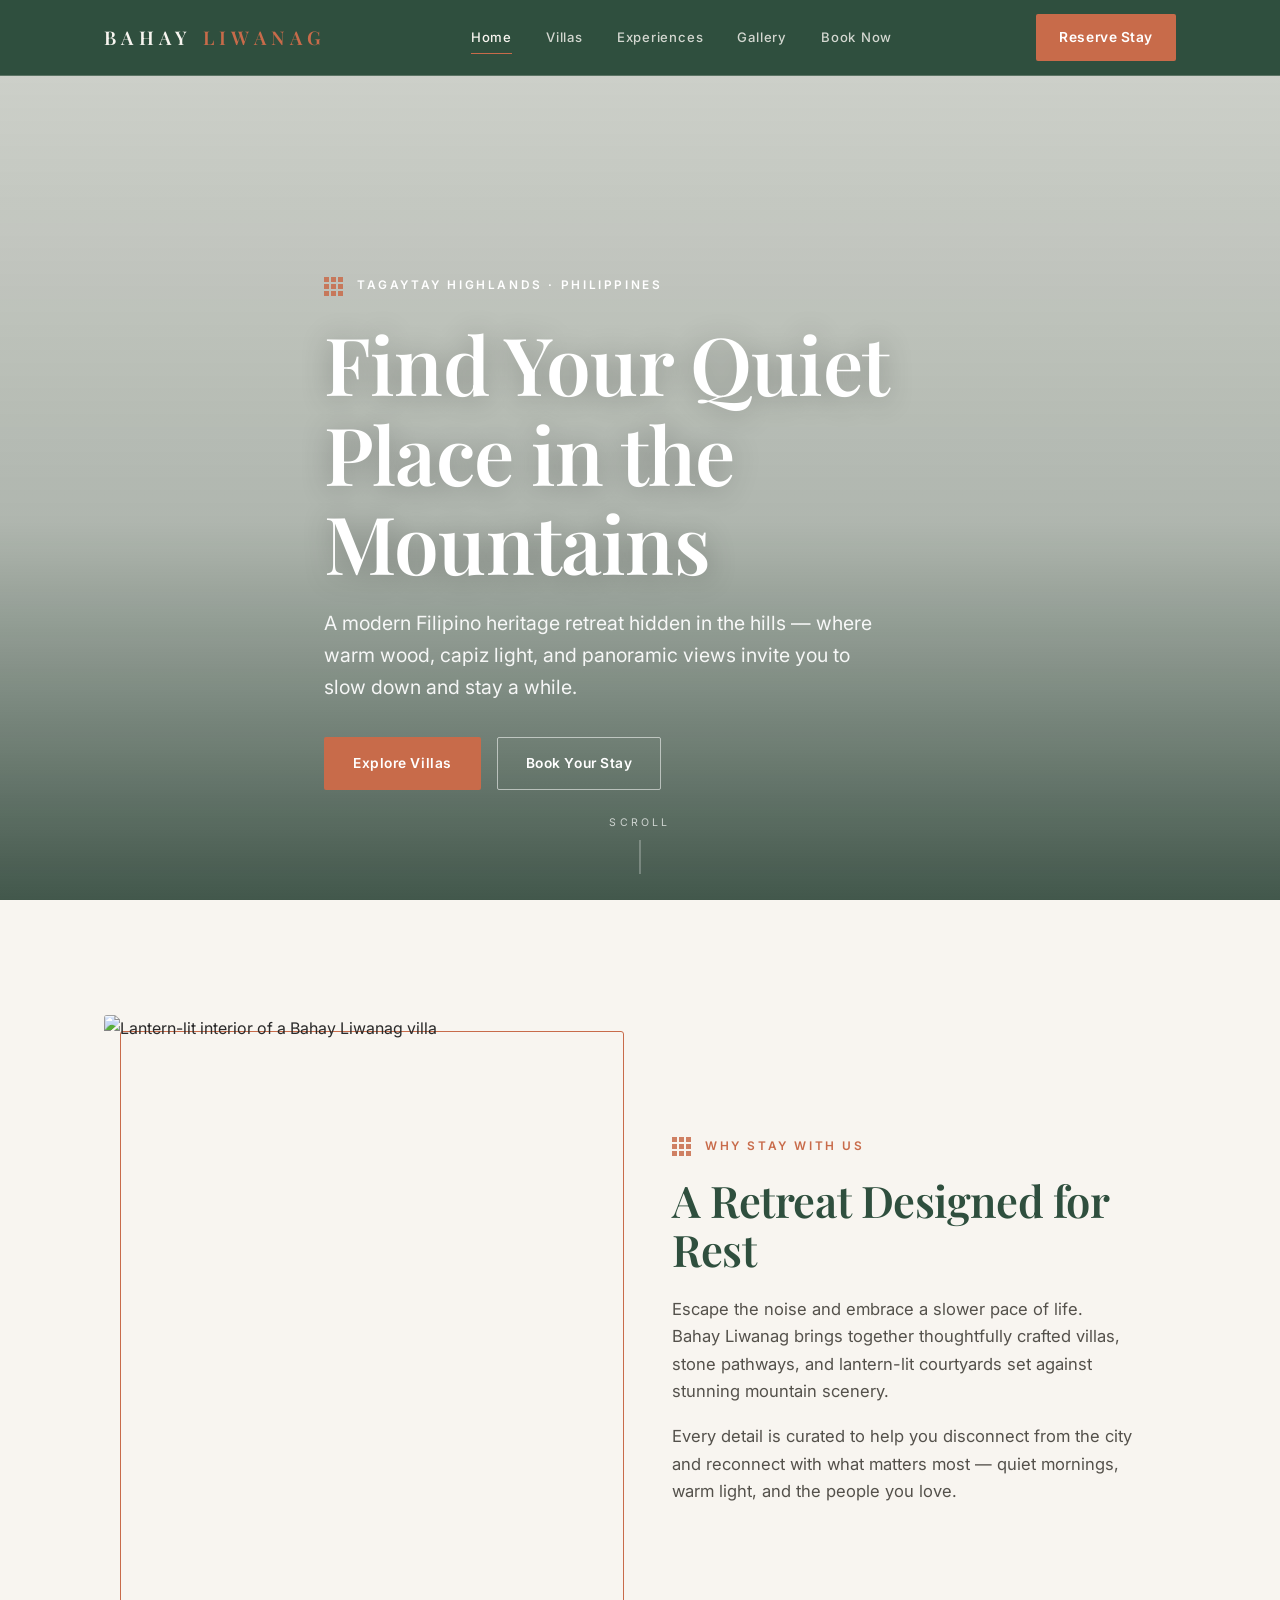
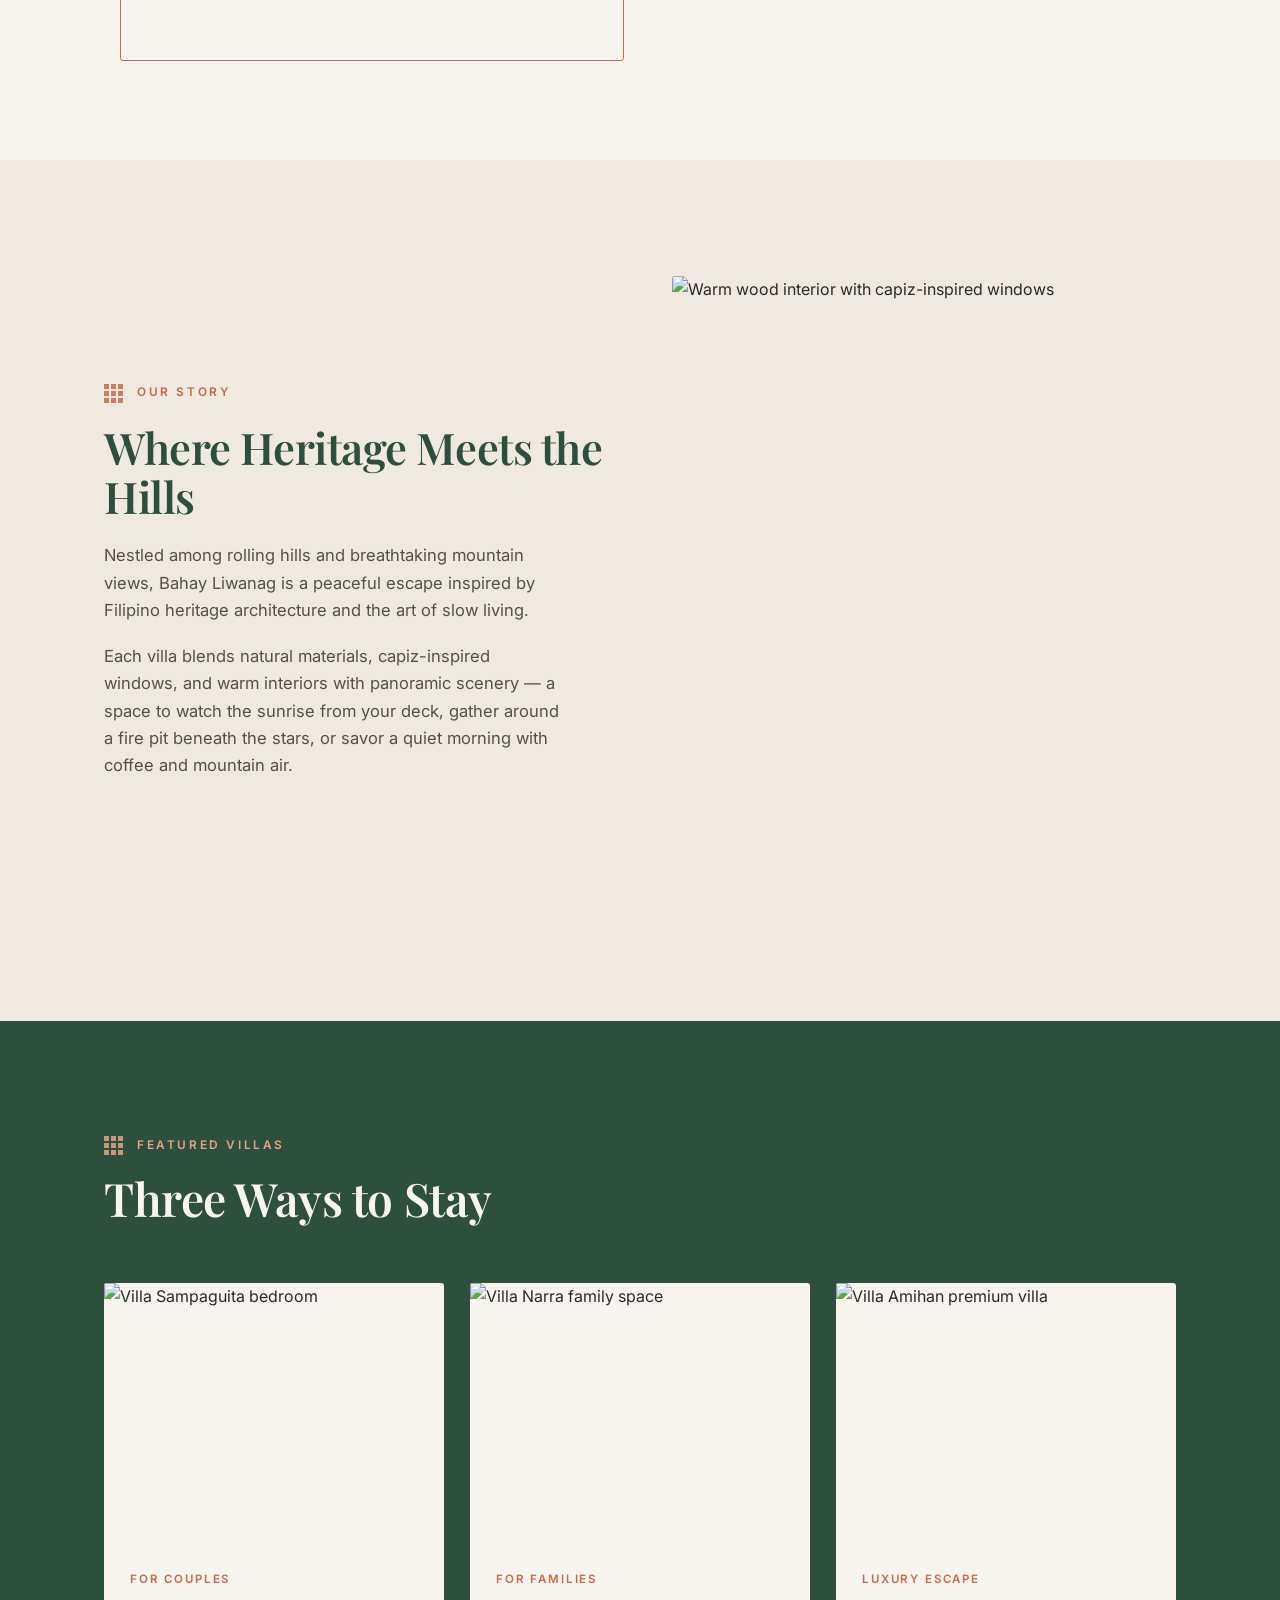
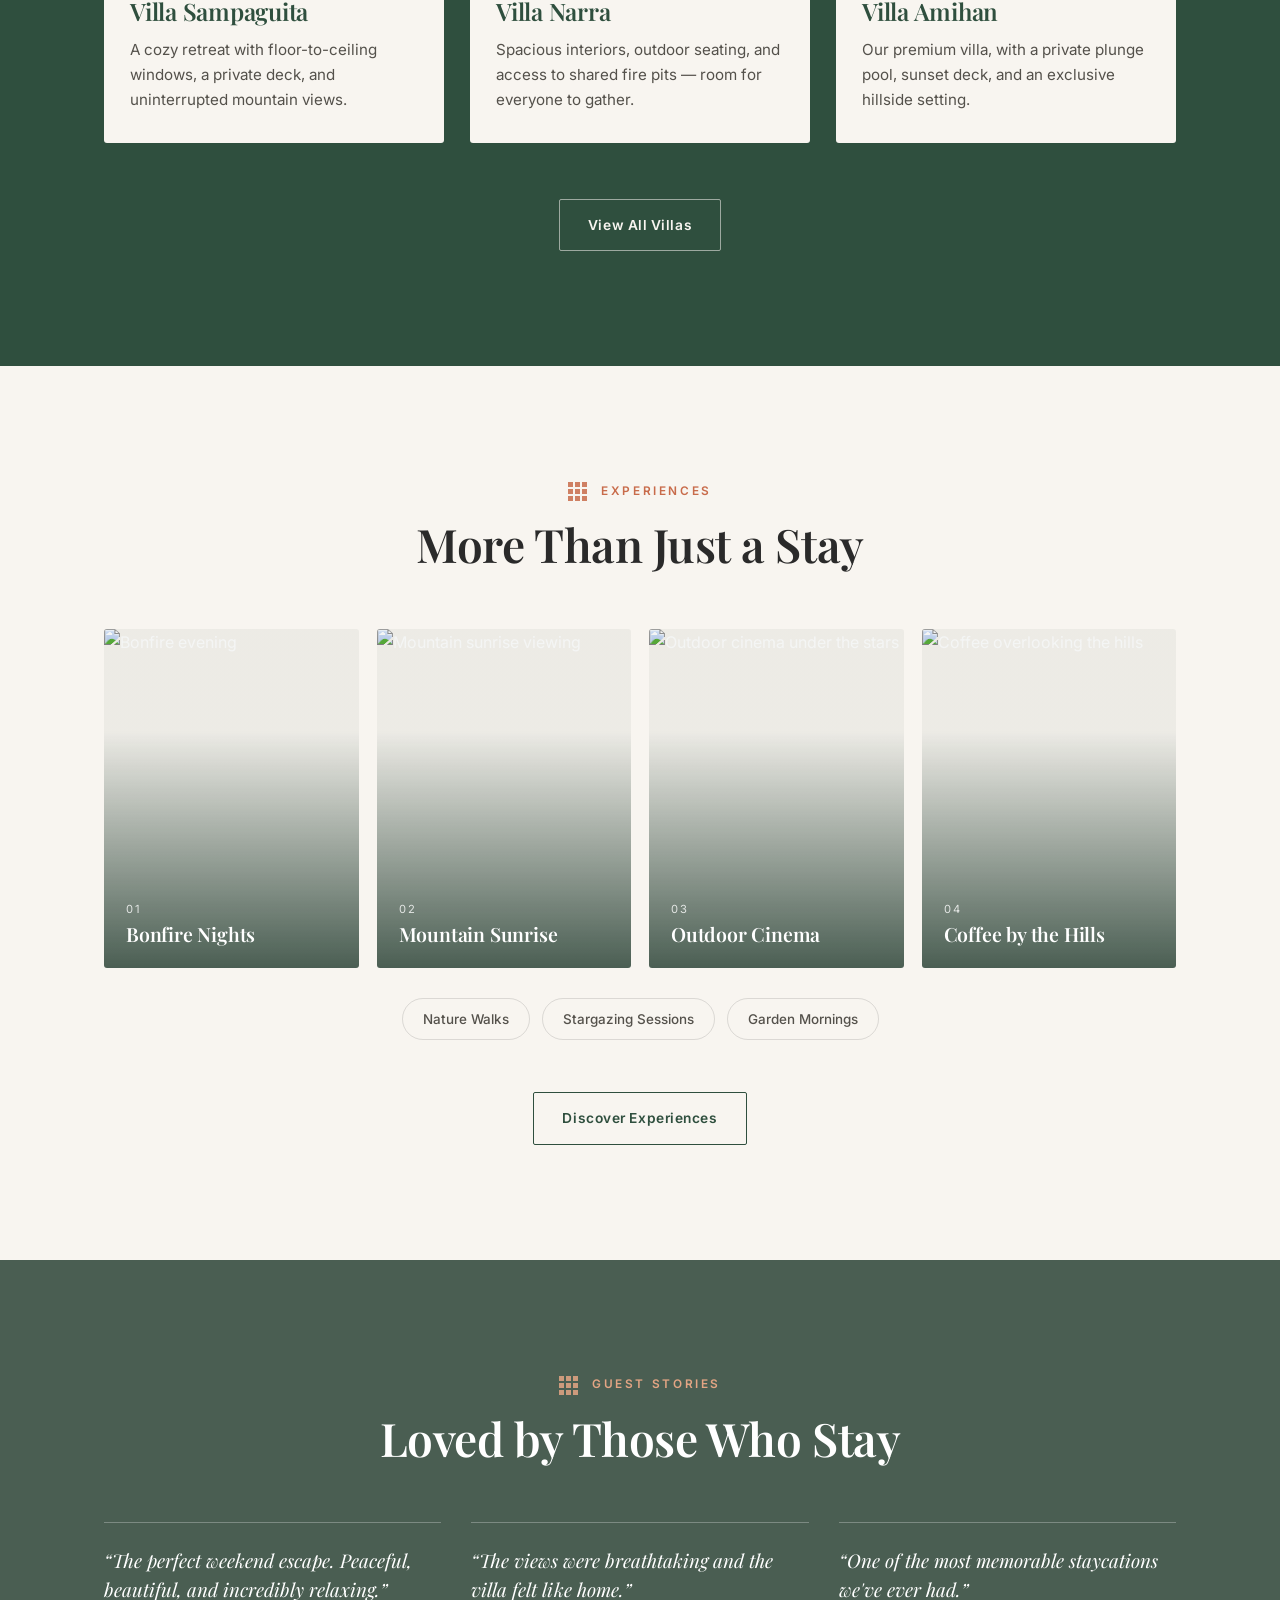
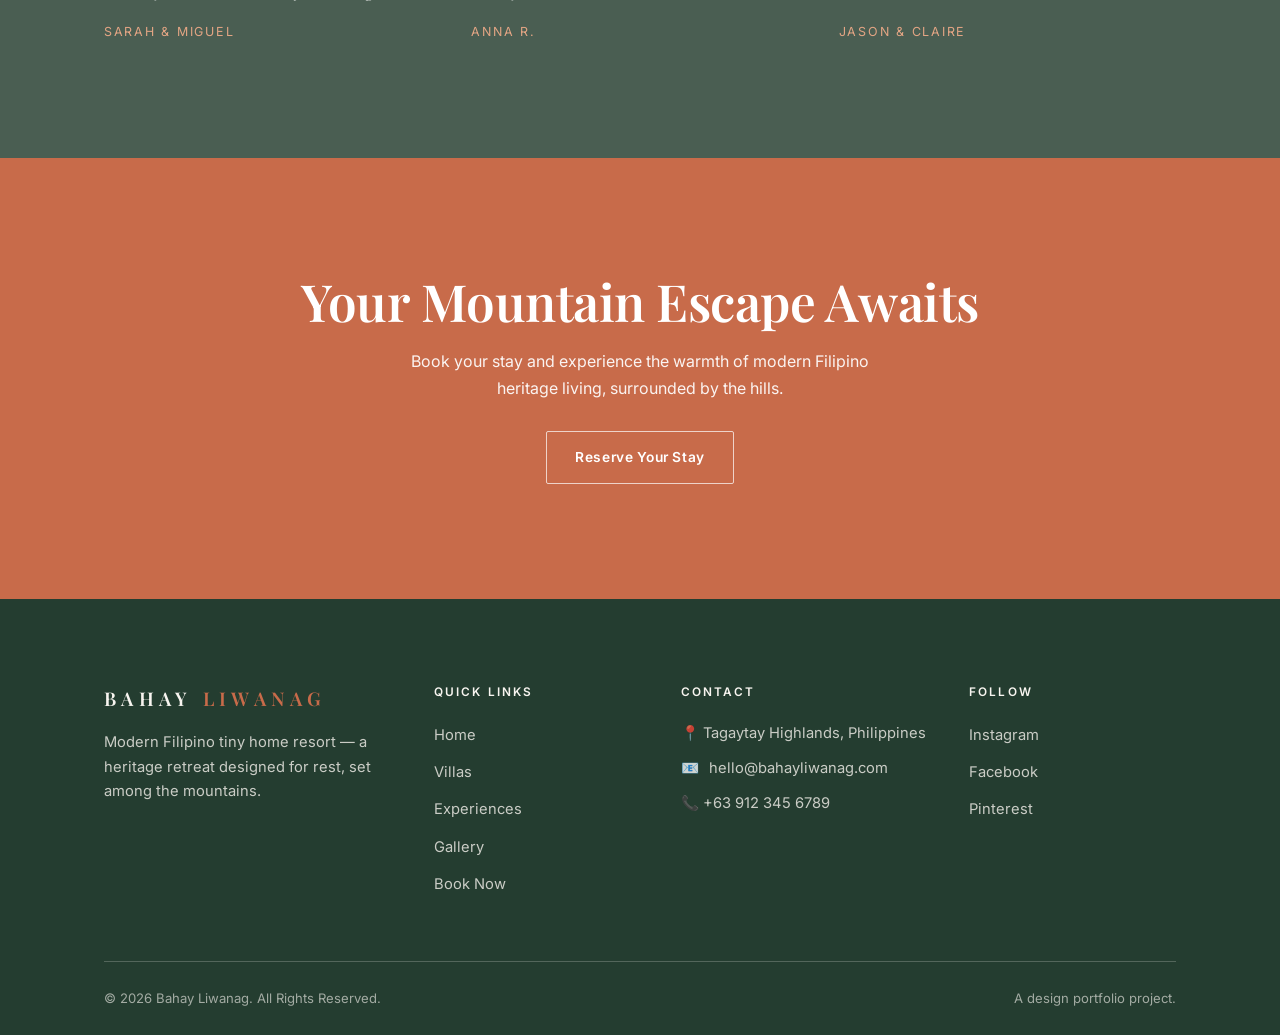
==== index.html @ 5c9e8e11 "Create index.html" ====
<!DOCTYPE html>
<html lang="en">
<head>
<meta charset="UTF-8">
<meta name="viewport" content="width=device-width, initial-scale=1.0">
<title>Bahay Liwanag — A Modern Filipino Heritage Retreat</title>
<meta name="description" content="Bahay Liwanag is a modern Filipino heritage retreat hidden in the mountains of Tagaytay Highlands — warm wood, capiz light, and panoramic views designed for rest.">

<!--
  ===========================================================================
  BAHAY LIWANAG — CANONICAL DESIGN SYSTEM  (source of truth for all pages)
  ---------------------------------------------------------------------------
  COLORS   Warm Ivory #F8F5F0 · Deep Forest #2F4F3E · Terracotta #C86B4A · Charcoal #2A2A2A
  TYPE     Playfair Display (headings) · Inter (body/UI)
  HEADER   .site-header  — reuse EXACTLY on every page
  FOOTER   .site-footer  — reuse EXACTLY on every page
  IMAGES   https://raw.githubusercontent.com/hankerism/bahay-liwanag/main/<file>.jpg
  ===========================================================================
-->

<link rel="preconnect" href="https://fonts.googleapis.com">
<link rel="preconnect" href="https://fonts.gstatic.com" crossorigin>
<link href="https://fonts.googleapis.com/css2?family=Playfair+Display:ital,wght@0,500;0,600;0,700;1,500&family=Inter:wght@400;500;600&display=swap" rel="stylesheet">

<style>
  /* ---------- TOKENS ---------- */
  :root{
    --ivory:#F8F5F0;
    --ivory-warm:#EFE9DF;
    --forest:#2F4F3E;
    --forest-deep:#243D30;
    --terracotta:#C86B4A;
    --terracotta-deep:#B15A3B;
    --charcoal:#2A2A2A;
    --charcoal-soft:#54514B;

    --line:rgba(42,42,42,.14);
    --line-light:rgba(248,245,240,.22);

    --serif:"Playfair Display",Georgia,serif;
    --sans:"Inter",-apple-system,BlinkMacSystemFont,"Segoe UI",sans-serif;

    --maxw:1200px;
    --gutter:clamp(20px,5vw,64px);
    --header-h:76px;

    --ease:cubic-bezier(.22,.61,.36,1);
  }

  /* ---------- RESET ---------- */
  *{box-sizing:border-box;margin:0;padding:0}
  html{scroll-behavior:smooth}
  body{
    font-family:var(--sans);
    color:var(--charcoal);
    background:var(--ivory);
    line-height:1.65;
    -webkit-font-smoothing:antialiased;
    overflow-x:hidden;
  }
  img{display:block;max-width:100%;height:auto}
  a{color:inherit;text-decoration:none}
  h1,h2,h3{font-family:var(--serif);font-weight:600;line-height:1.12;letter-spacing:-.01em}

  /* ---------- SHARED HELPERS ---------- */
  .wrap{max-width:var(--maxw);margin:0 auto;padding-inline:var(--gutter)}

  .eyebrow{
    display:flex;align-items:center;gap:14px;
    font-family:var(--sans);font-size:.74rem;font-weight:600;
    letter-spacing:.22em;text-transform:uppercase;
    color:var(--terracotta);
  }
  .eyebrow.on-dark{color:#E3A584}
  /* capiz-grid signature mark */
  .capiz{display:inline-grid;grid-template-columns:repeat(3,5px);grid-template-rows:repeat(3,5px);gap:2px;flex:none}
  .capiz i{background:var(--terracotta);opacity:.85;display:block}
  .capiz.on-dark i{background:#E3A584}

  .btn{
    display:inline-flex;align-items:center;justify-content:center;
    font-family:var(--sans);font-weight:600;font-size:.86rem;
    letter-spacing:.04em;
    padding:14px 28px;border-radius:2px;cursor:pointer;border:1.5px solid transparent;
    transition:background .35s var(--ease),color .35s var(--ease),border-color .35s var(--ease),transform .35s var(--ease);
  }
  .btn-primary{background:var(--terracotta);color:#fff}
  .btn-primary:hover{background:var(--terracotta-deep);transform:translateY(-2px)}
  .btn-ghost{background:transparent;color:#fff;border-color:rgba(255,255,255,.55)}
  .btn-ghost:hover{background:#fff;color:var(--forest);border-color:#fff}
  .btn-outline{background:transparent;color:var(--forest);border-color:var(--forest)}
  .btn-outline:hover{background:var(--forest);color:var(--ivory);transform:translateY(-2px)}

  .section{padding-block:clamp(64px,9vw,120px)}

  /* ===================================================================
     CANONICAL HEADER
     =================================================================== */
  .site-header{
    position:fixed;inset:0 0 auto 0;z-index:100;height:var(--header-h);
    display:flex;align-items:center;
    background:var(--forest);
    border-bottom:1px solid var(--line-light);
    transition:background .4s var(--ease),box-shadow .4s var(--ease);
  }
  .site-header.scrolled{background:var(--forest-deep);box-shadow:0 10px 30px rgba(0,0,0,.18)}
  .header-inner{width:100%;max-width:var(--maxw);margin:0 auto;padding-inline:var(--gutter);
    display:flex;align-items:center;justify-content:space-between;gap:24px}

  .logo{font-family:var(--serif);font-size:1.18rem;font-weight:600;color:var(--ivory);
    letter-spacing:.28em;text-transform:uppercase;white-space:nowrap}
  .logo span{color:var(--terracotta)}

  .nav{display:flex;align-items:center;gap:34px}
  .nav a{font-size:.82rem;font-weight:500;letter-spacing:.06em;color:rgba(248,245,240,.82);
    position:relative;padding:6px 0;transition:color .3s var(--ease)}
  .nav a::after{content:"";position:absolute;left:0;bottom:0;width:0;height:1.5px;
    background:var(--terracotta);transition:width .3s var(--ease)}
  .nav a:hover,.nav a[aria-current="page"]{color:var(--ivory)}
  .nav a:hover::after,.nav a[aria-current="page"]::after{width:100%}

  .header-cta{display:flex;align-items:center;gap:18px}
  .header-cta .btn{padding:11px 22px}

  .nav-toggle{display:none;background:none;border:0;cursor:pointer;width:30px;height:24px;position:relative}
  .nav-toggle span{position:absolute;left:0;height:2px;width:100%;background:var(--ivory);
    transition:transform .35s var(--ease),opacity .35s var(--ease)}
  .nav-toggle span:nth-child(1){top:2px}
  .nav-toggle span:nth-child(2){top:11px}
  .nav-toggle span:nth-child(3){top:20px}
  body.nav-open .nav-toggle span:nth-child(1){transform:translateY(9px) rotate(45deg)}
  body.nav-open .nav-toggle span:nth-child(2){opacity:0}
  body.nav-open .nav-toggle span:nth-child(3){transform:translateY(-9px) rotate(-45deg)}

  /* ===================================================================
     HERO
     =================================================================== */
  .hero{position:relative;min-height:100svh;display:flex;align-items:flex-end;
    color:#fff;padding-bottom:clamp(56px,9vw,110px);padding-top:var(--header-h)}
  .hero-bg{position:absolute;inset:0;z-index:-2;
    background:url("https://raw.githubusercontent.com/hankerism/bahay-liwanag/main/hero.jpg") center/cover no-repeat;
    transform:scale(1.06);animation:heroZoom 14s var(--ease) forwards}
  @keyframes heroZoom{to{transform:scale(1)}}
  .hero::after{content:"";position:absolute;inset:0;z-index:-1;
    background:linear-gradient(to top,rgba(36,61,48,.86) 0%,rgba(36,61,48,.34) 42%,rgba(36,61,48,.18) 100%)}
  .hero-content{max-width:760px}
  .hero h1{font-size:clamp(2.6rem,6.4vw,5rem);font-weight:600;margin:22px 0 20px;
    text-shadow:0 2px 30px rgba(0,0,0,.3)}
  .hero p{font-size:clamp(1.02rem,1.6vw,1.22rem);max-width:560px;color:rgba(255,255,255,.92);
    margin-bottom:34px}
  .hero-actions{display:flex;flex-wrap:wrap;gap:16px}
  .hero .eyebrow{color:#fff}

  .scroll-hint{position:absolute;left:50%;bottom:26px;transform:translateX(-50%);
    font-size:.66rem;letter-spacing:.3em;text-transform:uppercase;color:rgba(255,255,255,.7);
    display:flex;flex-direction:column;align-items:center;gap:9px}
  .scroll-hint::after{content:"";width:1px;height:34px;background:rgba(255,255,255,.5);animation:hintPulse 2s var(--ease) infinite}
  @keyframes hintPulse{0%,100%{opacity:.3;transform:scaleY(.6)}50%{opacity:1;transform:scaleY(1)}}

  /* ===================================================================
     SPLIT FEATURE (welcome / story)
     =================================================================== */
  .split{display:grid;grid-template-columns:1fr 1fr;gap:clamp(32px,5vw,72px);align-items:center}
  .split.reverse .split-media{order:2}
  .split-media{position:relative}
  .split-media img{width:100%;aspect-ratio:4/5;object-fit:cover;border-radius:3px}
  .split-media .frame{content:"";position:absolute;inset:16px -16px -16px 16px;
    border:1px solid var(--terracotta);border-radius:3px;z-index:-1}
  .split.reverse .split-media .frame{inset:16px 16px -16px -16px}
  .split-body h2{font-size:clamp(1.9rem,3.4vw,2.85rem);margin:20px 0 22px;color:var(--forest)}
  .split-body p{color:var(--charcoal-soft);font-size:1.04rem;margin-bottom:18px;max-width:46ch}

  /* ===================================================================
     VILLAS
     =================================================================== */
  .villas{background:var(--forest);color:var(--ivory)}
  .section-head{max-width:620px;margin-bottom:clamp(38px,5vw,58px)}
  .section-head h2{font-size:clamp(2rem,3.6vw,3rem);margin:18px 0 0}
  .section-head.center{margin-inline:auto;text-align:center}
  .section-head.center .eyebrow{justify-content:center}
  .villas .section-head h2{color:var(--ivory)}

  .villa-grid{display:grid;grid-template-columns:repeat(3,1fr);gap:26px}
  .villa-card{background:var(--ivory);color:var(--charcoal);border-radius:3px;overflow:hidden;
    display:flex;flex-direction:column;transition:transform .45s var(--ease),box-shadow .45s var(--ease)}
  .villa-card:hover{transform:translateY(-8px);box-shadow:0 26px 50px rgba(0,0,0,.28)}
  .villa-card .photo{aspect-ratio:4/3;overflow:hidden}
  .villa-card .photo img{width:100%;height:100%;object-fit:cover;transition:transform .7s var(--ease)}
  .villa-card:hover .photo img{transform:scale(1.07)}
  .villa-card .body{padding:26px 26px 30px}
  .villa-card .kicker{font-size:.72rem;font-weight:600;letter-spacing:.16em;text-transform:uppercase;color:var(--terracotta)}
  .villa-card h3{font-size:1.5rem;color:var(--forest);margin:8px 0 12px}
  .villa-card p{font-size:.95rem;color:var(--charcoal-soft)}
  .villas .center-btn{text-align:center;margin-top:clamp(40px,5vw,56px)}
  .villas .btn-outline{color:var(--ivory);border-color:rgba(248,245,240,.55)}
  .villas .btn-outline:hover{background:var(--ivory);color:var(--forest);border-color:var(--ivory)}

  /* ===================================================================
     EXPERIENCES
     =================================================================== */
  .exp-grid{display:grid;grid-template-columns:repeat(4,1fr);gap:18px}
  .exp-card{position:relative;aspect-ratio:3/4;border-radius:3px;overflow:hidden;color:#fff;
    display:flex;align-items:flex-end}
  .exp-card img{position:absolute;inset:0;width:100%;height:100%;object-fit:cover;z-index:-2;
    transition:transform .7s var(--ease)}
  .exp-card::after{content:"";position:absolute;inset:0;z-index:-1;
    background:linear-gradient(to top,rgba(36,61,48,.82),rgba(36,61,48,.05) 70%)}
  .exp-card:hover img{transform:scale(1.08)}
  .exp-card .label{padding:22px}
  .exp-card .label .num{font-size:.7rem;letter-spacing:.18em;opacity:.8}
  .exp-card .label h3{font-size:1.22rem;margin-top:6px}
  .exp-extra{display:flex;flex-wrap:wrap;gap:12px;justify-content:center;margin-top:30px}
  .chip{border:1px solid var(--line);border-radius:40px;padding:9px 20px;font-size:.84rem;
    font-weight:500;color:var(--charcoal-soft)}
  .exp-cta{text-align:center;margin-top:clamp(38px,5vw,52px)}

  /* ===================================================================
     TESTIMONIALS
     =================================================================== */
  .testimonials{position:relative;color:#fff}
  .testimonials .bg{position:absolute;inset:0;z-index:-2;
    background:url("https://raw.githubusercontent.com/hankerism/bahay-liwanag/main/testimonials.jpg") center/cover fixed no-repeat}
  .testimonials::after{content:"";position:absolute;inset:0;z-index:-1;background:rgba(36,61,48,.82)}
  .t-grid{display:grid;grid-template-columns:repeat(3,1fr);gap:30px;margin-top:clamp(36px,5vw,54px)}
  .t-card{border-top:1px solid rgba(255,255,255,.28);padding-top:24px}
  .t-card .quote{font-family:var(--serif);font-style:italic;font-size:1.18rem;line-height:1.5;color:#fff}
  .t-card .who{margin-top:18px;font-size:.78rem;letter-spacing:.14em;text-transform:uppercase;color:#E3A584}
  .testimonials .section-head h2{color:#fff}

  /* ===================================================================
     CTA BAND
     =================================================================== */
  .cta-band{background:var(--terracotta);color:#fff;text-align:center}
  .cta-band h2{font-size:clamp(2rem,4vw,3.2rem);margin-bottom:18px}
  .cta-band p{max-width:520px;margin:0 auto 30px;color:rgba(255,255,255,.92)}
  .cta-band .btn-ghost{border-color:rgba(255,255,255,.7)}
  .cta-band .btn-ghost:hover{background:#fff;color:var(--terracotta)}

  /* ===================================================================
     CANONICAL FOOTER
     =================================================================== */
  .site-footer{background:var(--forest-deep);color:rgba(248,245,240,.78);padding-top:clamp(56px,7vw,84px)}
  .footer-grid{display:grid;grid-template-columns:1.4fr 1fr 1.2fr 1fr;gap:40px;
    padding-bottom:clamp(44px,6vw,64px);border-bottom:1px solid var(--line-light)}
  .footer-brand .logo{display:inline-block;margin-bottom:16px}
  .footer-brand p{font-size:.92rem;max-width:30ch}
  .footer-col h4{font-family:var(--sans);font-size:.74rem;font-weight:600;letter-spacing:.18em;
    text-transform:uppercase;color:var(--ivory);margin-bottom:18px}
  .footer-col ul{list-style:none;display:flex;flex-direction:column;gap:11px}
  .footer-col a{font-size:.92rem;transition:color .3s var(--ease)}
  .footer-col a:hover{color:var(--terracotta)}
  .footer-col .contact-line{font-size:.92rem;margin-bottom:11px;display:flex;gap:10px}
  .footer-bottom{display:flex;justify-content:space-between;align-items:center;flex-wrap:wrap;gap:14px;
    padding-block:26px;font-size:.82rem;color:rgba(248,245,240,.6)}

  /* ---------- REVEAL ANIMATION ---------- */
  .reveal{opacity:0;transform:translateY(26px);transition:opacity .8s var(--ease),transform .8s var(--ease)}
  .reveal.in{opacity:1;transform:none}

  /* ===================================================================
     RESPONSIVE
     =================================================================== */
  @media (max-width:980px){
    .villa-grid{grid-template-columns:1fr 1fr}
    .exp-grid{grid-template-columns:1fr 1fr}
    .t-grid{grid-template-columns:1fr}
    .footer-grid{grid-template-columns:1fr 1fr;gap:34px}
  }
  @media (max-width:760px){
    .nav-toggle{display:block;z-index:120}
    .nav{position:fixed;inset:0;flex-direction:column;justify-content:center;gap:30px;
      background:var(--forest-deep);transform:translateX(100%);transition:transform .45s var(--ease)}
    body.nav-open .nav{transform:none}
    .nav a{font-size:1.2rem}
    .header-cta .btn{display:none}
    .split{grid-template-columns:1fr;gap:34px}
    .split.reverse .split-media{order:0}
    .split-media .frame,.split.reverse .split-media .frame{inset:10px -10px -10px 10px}
    .villa-grid{grid-template-columns:1fr}
    .exp-grid{grid-template-columns:1fr 1fr}
  }
  @media (max-width:430px){
    .exp-grid{grid-template-columns:1fr}
  }
  @media (prefers-reduced-motion:reduce){
    *{animation:none!important;scroll-behavior:auto!important}
    .reveal{opacity:1;transform:none;transition:none}
    .hero-bg{transform:none}
  }
</style>
</head>
<body>

<!-- ============ CANONICAL HEADER ============ -->
<header class="site-header" id="siteHeader">
  <div class="header-inner">
    <a href="home.html" class="logo">Bahay <span>Liwanag</span></a>
    <nav class="nav" id="nav">
      <a href="home.html" aria-current="page">Home</a>
      <a href="villas.html">Villas</a>
      <a href="experiences.html">Experiences</a>
      <a href="gallery.html">Gallery</a>
      <a href="book-now.html">Book Now</a>
    </nav>
    <div class="header-cta">
      <a href="book-now.html" class="btn btn-primary">Reserve Stay</a>
      <button class="nav-toggle" id="navToggle" aria-label="Toggle navigation" aria-expanded="false">
        <span></span><span></span><span></span>
      </button>
    </div>
  </div>
</header>

<!-- ============ HERO ============ -->
<section class="hero">
  <div class="hero-bg"></div>
  <div class="wrap hero-content">
    <span class="eyebrow"><span class="capiz"><i></i><i></i><i></i><i></i><i></i><i></i><i></i><i></i><i></i></span>Tagaytay Highlands · Philippines</span>
    <h1>Find Your Quiet Place in the Mountains</h1>
    <p>A modern Filipino heritage retreat hidden in the hills — where warm wood, capiz light, and panoramic views invite you to slow down and stay a while.</p>
    <div class="hero-actions">
      <a href="villas.html" class="btn btn-primary">Explore Villas</a>
      <a href="book-now.html" class="btn btn-ghost">Book Your Stay</a>
    </div>
  </div>
  <div class="scroll-hint">Scroll</div>
</section>

<!-- ============ WELCOME / WHY STAY ============ -->
<section class="section">
  <div class="wrap split reveal">
    <div class="split-media">
      <img src="https://raw.githubusercontent.com/hankerism/bahay-liwanag/main/why-stay-with-us.jpg" alt="Lantern-lit interior of a Bahay Liwanag villa">
      <span class="frame"></span>
    </div>
    <div class="split-body">
      <span class="eyebrow"><span class="capiz"><i></i><i></i><i></i><i></i><i></i><i></i><i></i><i></i><i></i></span>Why stay with us</span>
      <h2>A Retreat Designed for Rest</h2>
      <p>Escape the noise and embrace a slower pace of life. Bahay Liwanag brings together thoughtfully crafted villas, stone pathways, and lantern-lit courtyards set against stunning mountain scenery.</p>
      <p>Every detail is curated to help you disconnect from the city and reconnect with what matters most — quiet mornings, warm light, and the people you love.</p>
    </div>
  </div>
</section>

<!-- ============ STORY / ABOUT ============ -->
<section class="section" style="background:var(--ivory-warm)">
  <div class="wrap split reverse reveal">
    <div class="split-media">
      <img src="https://raw.githubusercontent.com/hankerism/bahay-liwanag/main/about.jpg" alt="Warm wood interior with capiz-inspired windows">
      <span class="frame"></span>
    </div>
    <div class="split-body">
      <span class="eyebrow"><span class="capiz"><i></i><i></i><i></i><i></i><i></i><i></i><i></i><i></i><i></i></span>Our story</span>
      <h2>Where Heritage Meets the Hills</h2>
      <p>Nestled among rolling hills and breathtaking mountain views, Bahay Liwanag is a peaceful escape inspired by Filipino heritage architecture and the art of slow living.</p>
      <p>Each villa blends natural materials, capiz-inspired windows, and warm interiors with panoramic scenery — a space to watch the sunrise from your deck, gather around a fire pit beneath the stars, or savor a quiet morning with coffee and mountain air.</p>
    </div>
  </div>
</section>

<!-- ============ FEATURED VILLAS ============ -->
<section class="section villas">
  <div class="wrap">
    <div class="section-head reveal">
      <span class="eyebrow on-dark"><span class="capiz on-dark"><i></i><i></i><i></i><i></i><i></i><i></i><i></i><i></i><i></i></span>Featured villas</span>
      <h2>Three Ways to Stay</h2>
    </div>
    <div class="villa-grid">
      <article class="villa-card reveal">
        <div class="photo"><img src="https://raw.githubusercontent.com/hankerism/bahay-liwanag/main/sampaguita.jpg" alt="Villa Sampaguita bedroom"></div>
        <div class="body">
          <span class="kicker">For Couples</span>
          <h3>Villa Sampaguita</h3>
          <p>A cozy retreat with floor-to-ceiling windows, a private deck, and uninterrupted mountain views.</p>
        </div>
      </article>
      <article class="villa-card reveal">
        <div class="photo"><img src="https://raw.githubusercontent.com/hankerism/bahay-liwanag/main/narra.jpg" alt="Villa Narra family space"></div>
        <div class="body">
          <span class="kicker">For Families</span>
          <h3>Villa Narra</h3>
          <p>Spacious interiors, outdoor seating, and access to shared fire pits — room for everyone to gather.</p>
        </div>
      </article>
      <article class="villa-card reveal">
        <div class="photo"><img src="https://raw.githubusercontent.com/hankerism/bahay-liwanag/main/amihan.jpg" alt="Villa Amihan premium villa"></div>
        <div class="body">
          <span class="kicker">Luxury Escape</span>
          <h3>Villa Amihan</h3>
          <p>Our premium villa, with a private plunge pool, sunset deck, and an exclusive hillside setting.</p>
        </div>
      </article>
    </div>
    <div class="center-btn"><a href="villas.html" class="btn btn-outline">View All Villas</a></div>
  </div>
</section>

<!-- ============ EXPERIENCES ============ -->
<section class="section">
  <div class="wrap">
    <div class="section-head center reveal">
      <span class="eyebrow"><span class="capiz"><i></i><i></i><i></i><i></i><i></i><i></i><i></i><i></i><i></i></span>Experiences</span>
      <h2>More Than Just a Stay</h2>
    </div>
    <div class="exp-grid">
      <article class="exp-card reveal">
        <img src="https://raw.githubusercontent.com/hankerism/bahay-liwanag/main/bonfire.jpg" alt="Bonfire evening">
        <div class="label"><div class="num">01</div><h3>Bonfire Nights</h3></div>
      </article>
      <article class="exp-card reveal">
        <img src="https://raw.githubusercontent.com/hankerism/bahay-liwanag/main/sunrise.jpg" alt="Mountain sunrise viewing">
        <div class="label"><div class="num">02</div><h3>Mountain Sunrise</h3></div>
      </article>
      <article class="exp-card reveal">
        <img src="https://raw.githubusercontent.com/hankerism/bahay-liwanag/main/cinema.jpg" alt="Outdoor cinema under the stars">
        <div class="label"><div class="num">03</div><h3>Outdoor Cinema</h3></div>
      </article>
      <article class="exp-card reveal">
        <img src="https://raw.githubusercontent.com/hankerism/bahay-liwanag/main/coffee-by-hills.jpg" alt="Coffee overlooking the hills">
        <div class="label"><div class="num">04</div><h3>Coffee by the Hills</h3></div>
      </article>
    </div>
    <div class="exp-extra reveal">
      <span class="chip">Nature Walks</span>
      <span class="chip">Stargazing Sessions</span>
      <span class="chip">Garden Mornings</span>
    </div>
    <div class="exp-cta reveal"><a href="experiences.html" class="btn btn-outline">Discover Experiences</a></div>
  </div>
</section>

<!-- ============ TESTIMONIALS ============ -->
<section class="section testimonials">
  <div class="bg"></div>
  <div class="wrap">
    <div class="section-head center reveal">
      <span class="eyebrow on-dark"><span class="capiz on-dark"><i></i><i></i><i></i><i></i><i></i><i></i><i></i><i></i><i></i></span>Guest stories</span>
      <h2>Loved by Those Who Stay</h2>
    </div>
    <div class="t-grid">
      <blockquote class="t-card reveal">
        <p class="quote">“The perfect weekend escape. Peaceful, beautiful, and incredibly relaxing.”</p>
        <div class="who">Sarah &amp; Miguel</div>
      </blockquote>
      <blockquote class="t-card reveal">
        <p class="quote">“The views were breathtaking and the villa felt like home.”</p>
        <div class="who">Anna R.</div>
      </blockquote>
      <blockquote class="t-card reveal">
        <p class="quote">“One of the most memorable staycations we've ever had.”</p>
        <div class="who">Jason &amp; Claire</div>
      </blockquote>
    </div>
  </div>
</section>

<!-- ============ CTA BAND ============ -->
<section class="section cta-band">
  <div class="wrap reveal">
    <h2>Your Mountain Escape Awaits</h2>
    <p>Book your stay and experience the warmth of modern Filipino heritage living, surrounded by the hills.</p>
    <a href="book-now.html" class="btn btn-ghost">Reserve Your Stay</a>
  </div>
</section>

<!-- ============ CANONICAL FOOTER ============ -->
<footer class="site-footer">
  <div class="wrap">
    <div class="footer-grid">
      <div class="footer-brand">
        <a href="home.html" class="logo">Bahay <span>Liwanag</span></a>
        <p>Modern Filipino tiny home resort — a heritage retreat designed for rest, set among the mountains.</p>
      </div>
      <div class="footer-col">
        <h4>Quick Links</h4>
        <ul>
          <li><a href="home.html">Home</a></li>
          <li><a href="villas.html">Villas</a></li>
          <li><a href="experiences.html">Experiences</a></li>
          <li><a href="gallery.html">Gallery</a></li>
          <li><a href="book-now.html">Book Now</a></li>
        </ul>
      </div>
      <div class="footer-col">
        <h4>Contact</h4>
        <div class="contact-line">📍 Tagaytay Highlands, Philippines</div>
        <div class="contact-line">📧 <a href="mailto:hello@bahayliwanag.com">hello@bahayliwanag.com</a></div>
        <div class="contact-line">📞 +63 912 345 6789</div>
      </div>
      <div class="footer-col">
        <h4>Follow</h4>
        <ul>
          <li><a href="#">Instagram</a></li>
          <li><a href="#">Facebook</a></li>
          <li><a href="#">Pinterest</a></li>
        </ul>
      </div>
    </div>
    <div class="footer-bottom">
      <span>© 2026 Bahay Liwanag. All Rights Reserved.</span>
      <span>A design portfolio project.</span>
    </div>
  </div>
</footer>

<script>
  // Header background on scroll
  const header = document.getElementById('siteHeader');
  const onScroll = () => header.classList.toggle('scrolled', window.scrollY > 40);
  onScroll(); window.addEventListener('scroll', onScroll, {passive:true});

  // Mobile nav toggle
  const toggle = document.getElementById('navToggle');
  const nav = document.getElementById('nav');
  toggle.addEventListener('click', () => {
    const open = document.body.classList.toggle('nav-open');
    toggle.setAttribute('aria-expanded', open);
  });
  nav.querySelectorAll('a').forEach(a => a.addEventListener('click', () => {
    document.body.classList.remove('nav-open');
    toggle.setAttribute('aria-expanded', false);
  }));

  // Scroll reveal
  const io = new IntersectionObserver((entries) => {
    entries.forEach(e => { if (e.isIntersecting){ e.target.classList.add('in'); io.unobserve(e.target);} });
  }, {threshold:.15, rootMargin:'0px 0px -8% 0px'});
  document.querySelectorAll('.reveal').forEach(el => io.observe(el));
</script>
</body>
</html>
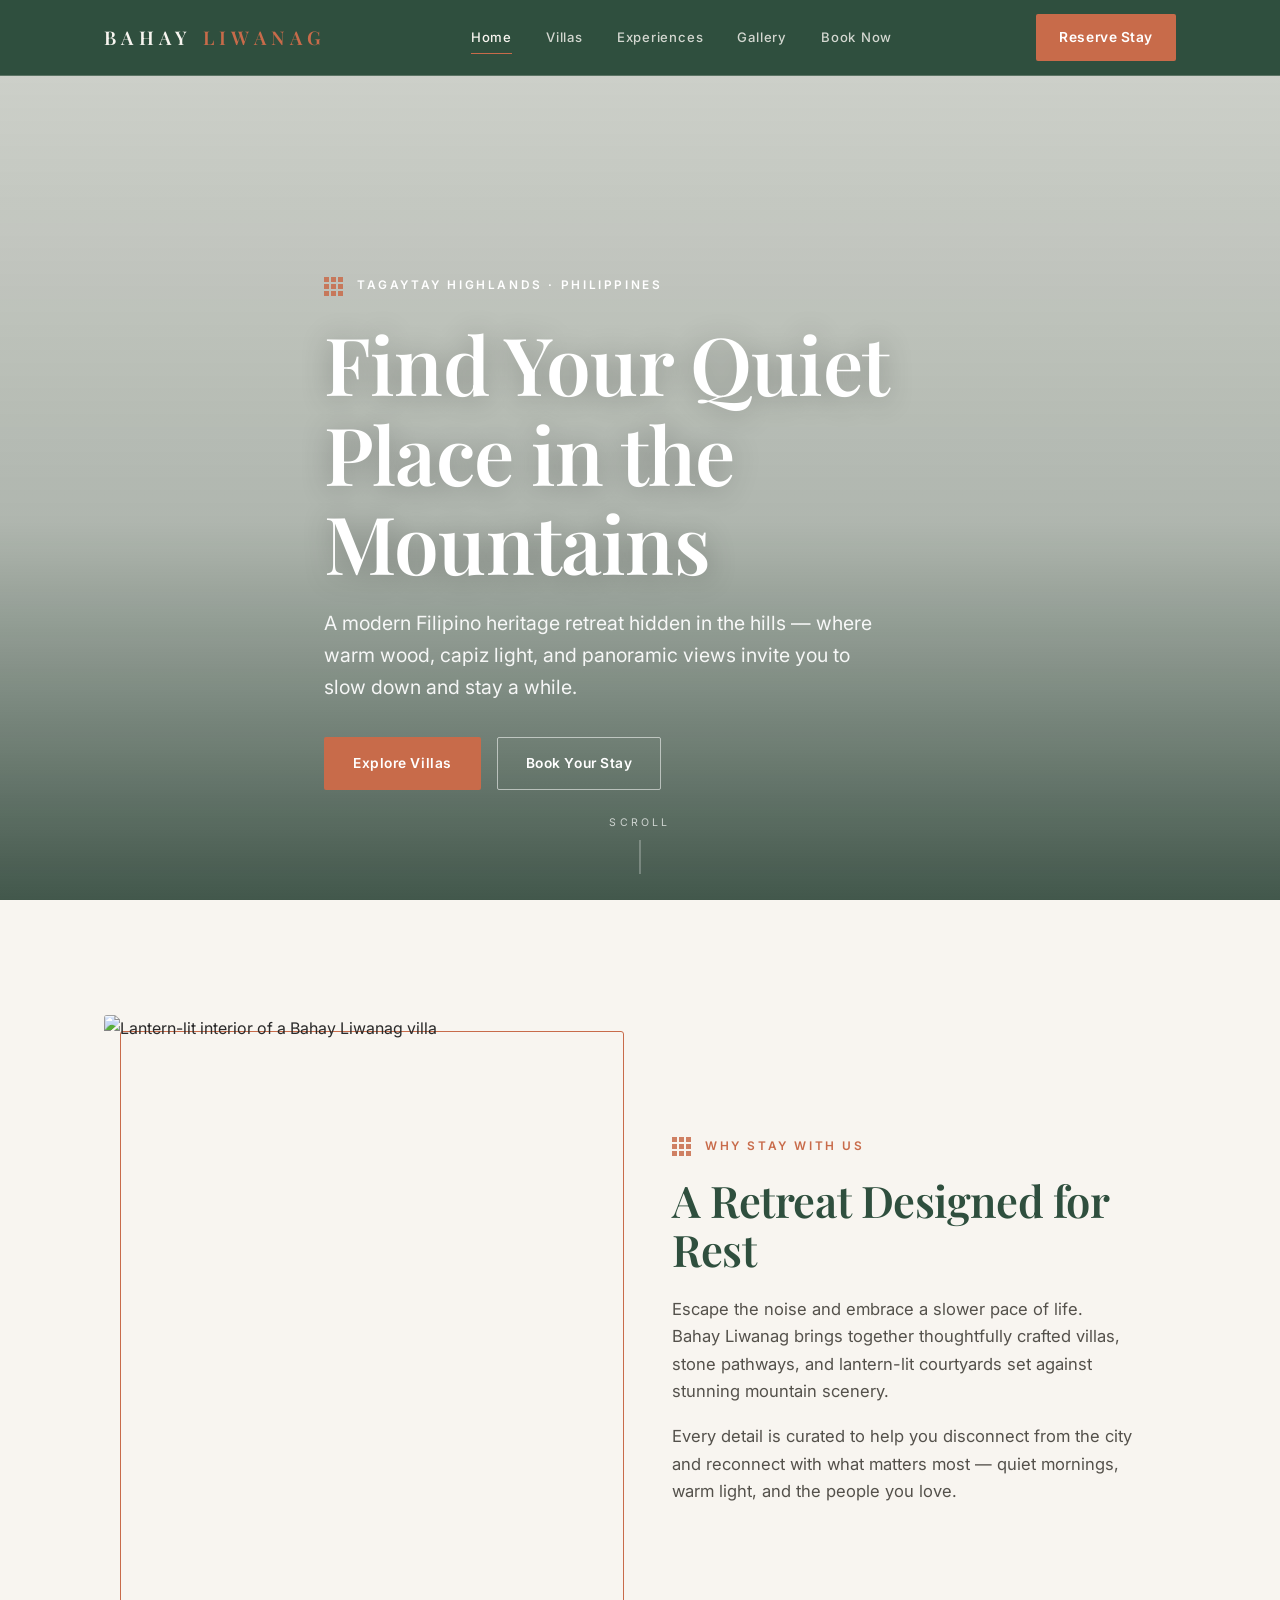
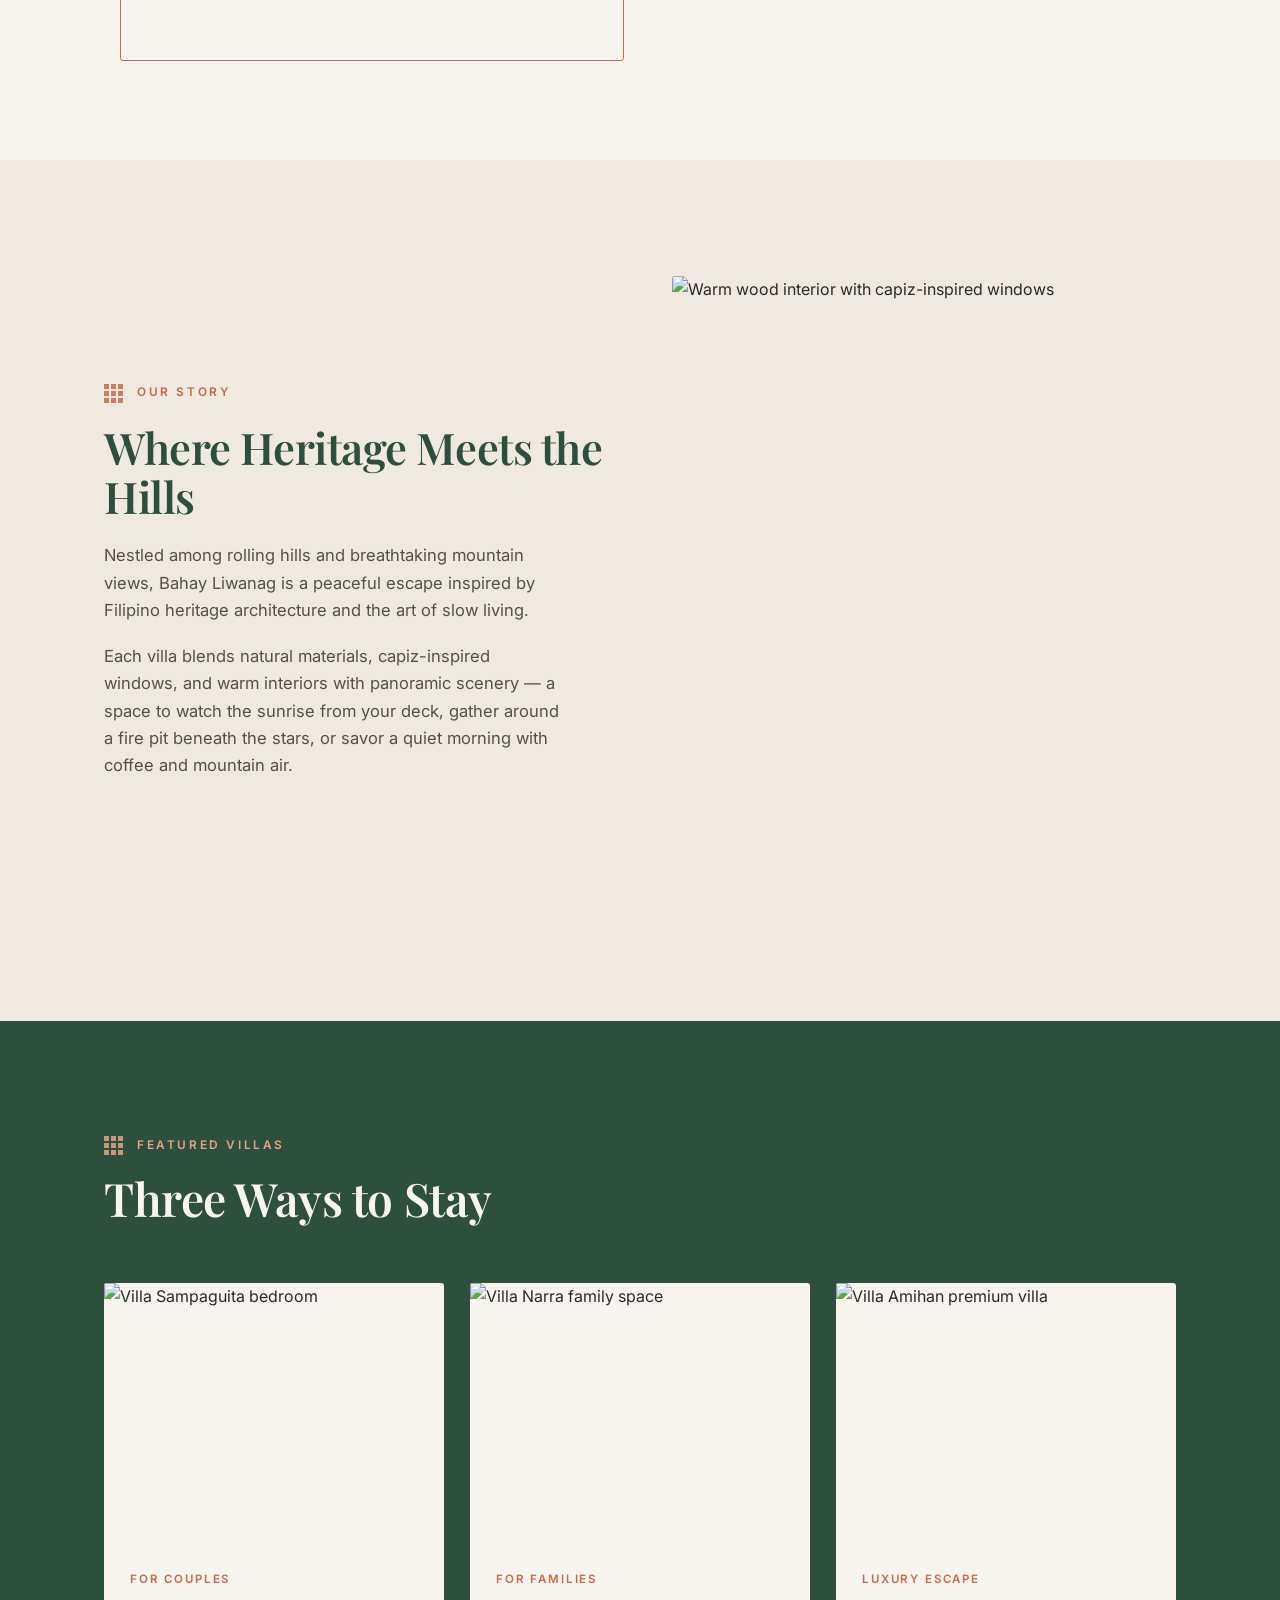
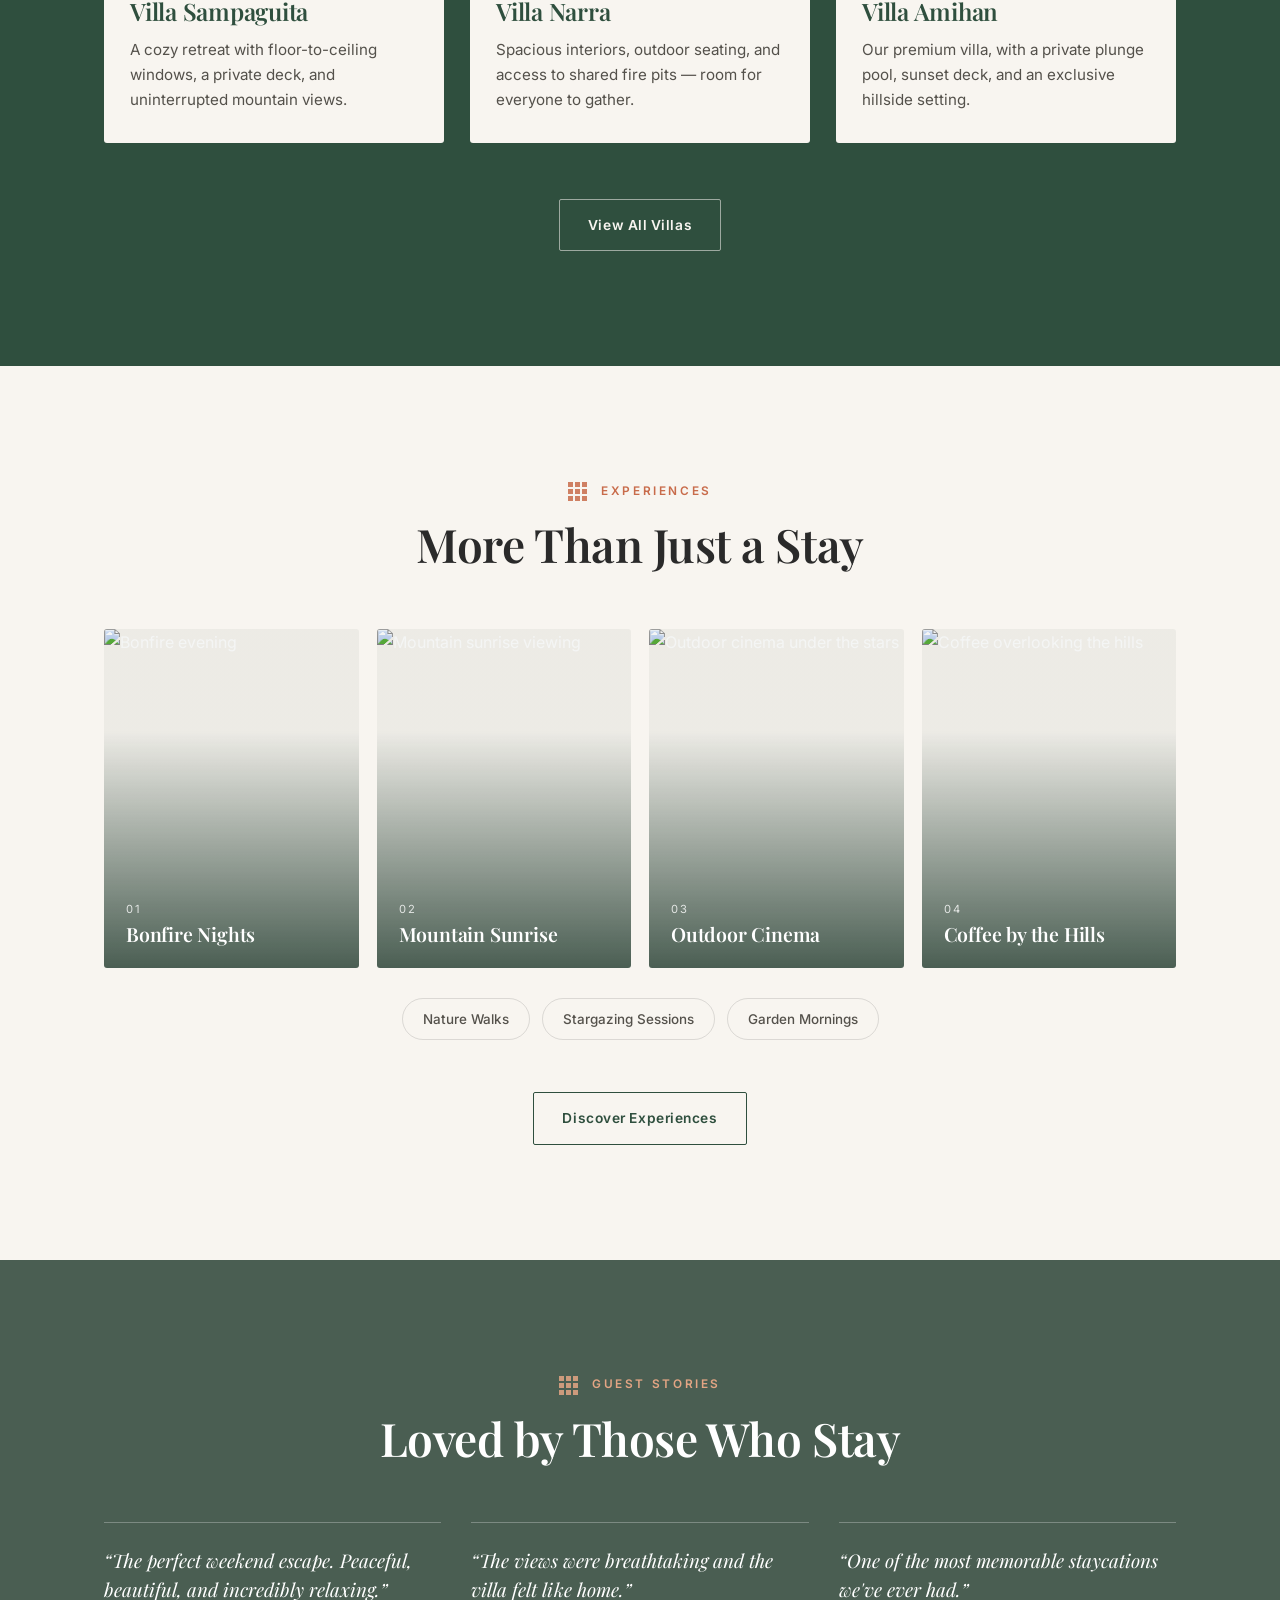
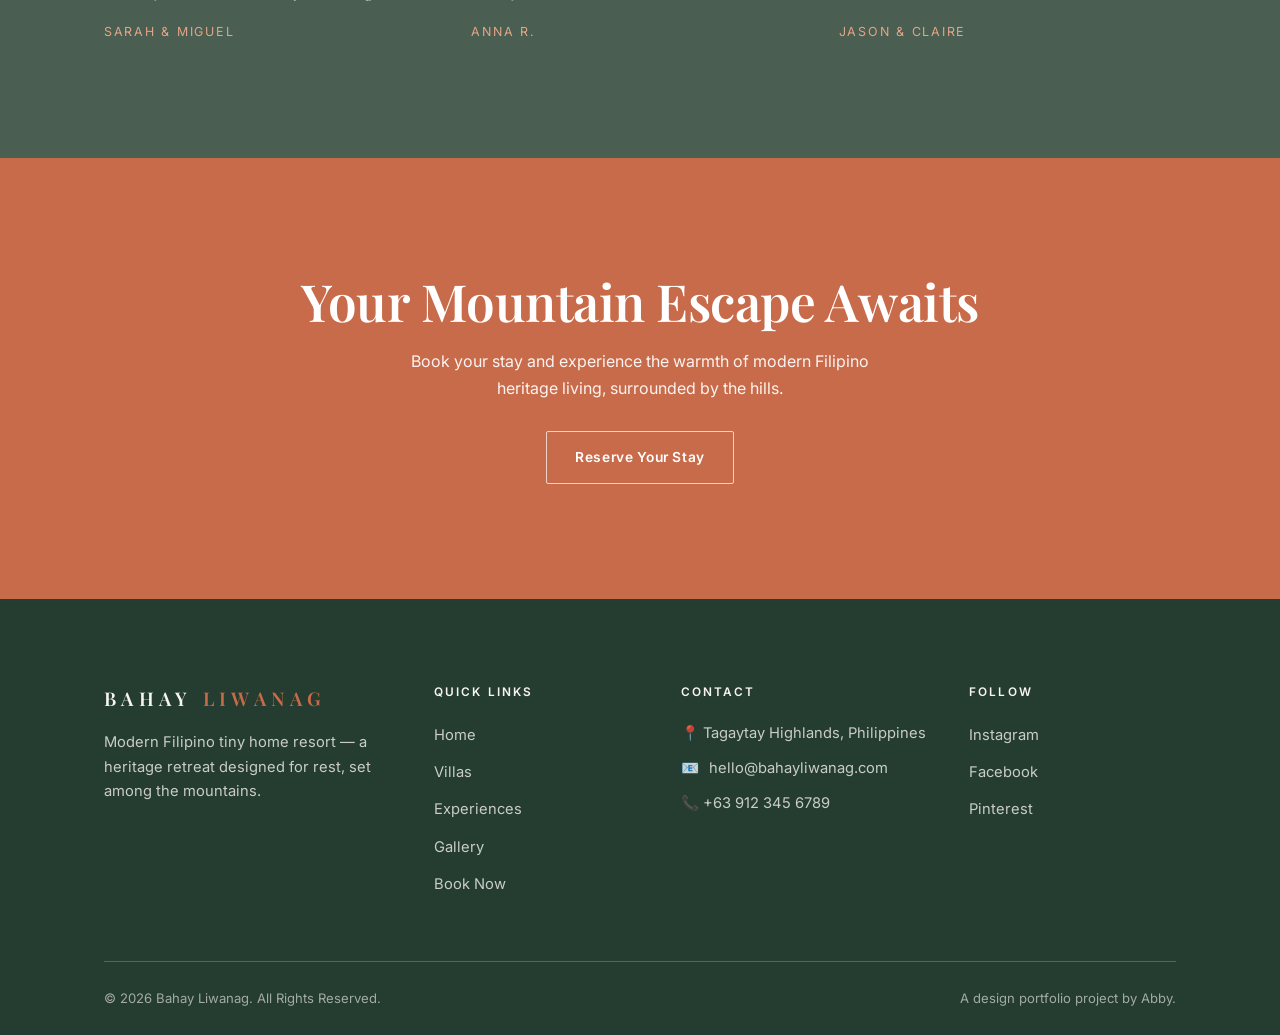
==== commit c1a38775: "Update index.html" ====
--- a/index.html
+++ b/index.html
@@ -498,7 +498,7 @@
     </div>
     <div class="footer-bottom">
       <span>© 2026 Bahay Liwanag. All Rights Reserved.</span>
-      <span>A design portfolio project.</span>
+      <span>A design portfolio project by Abby.</span>
     </div>
   </div>
 </footer>
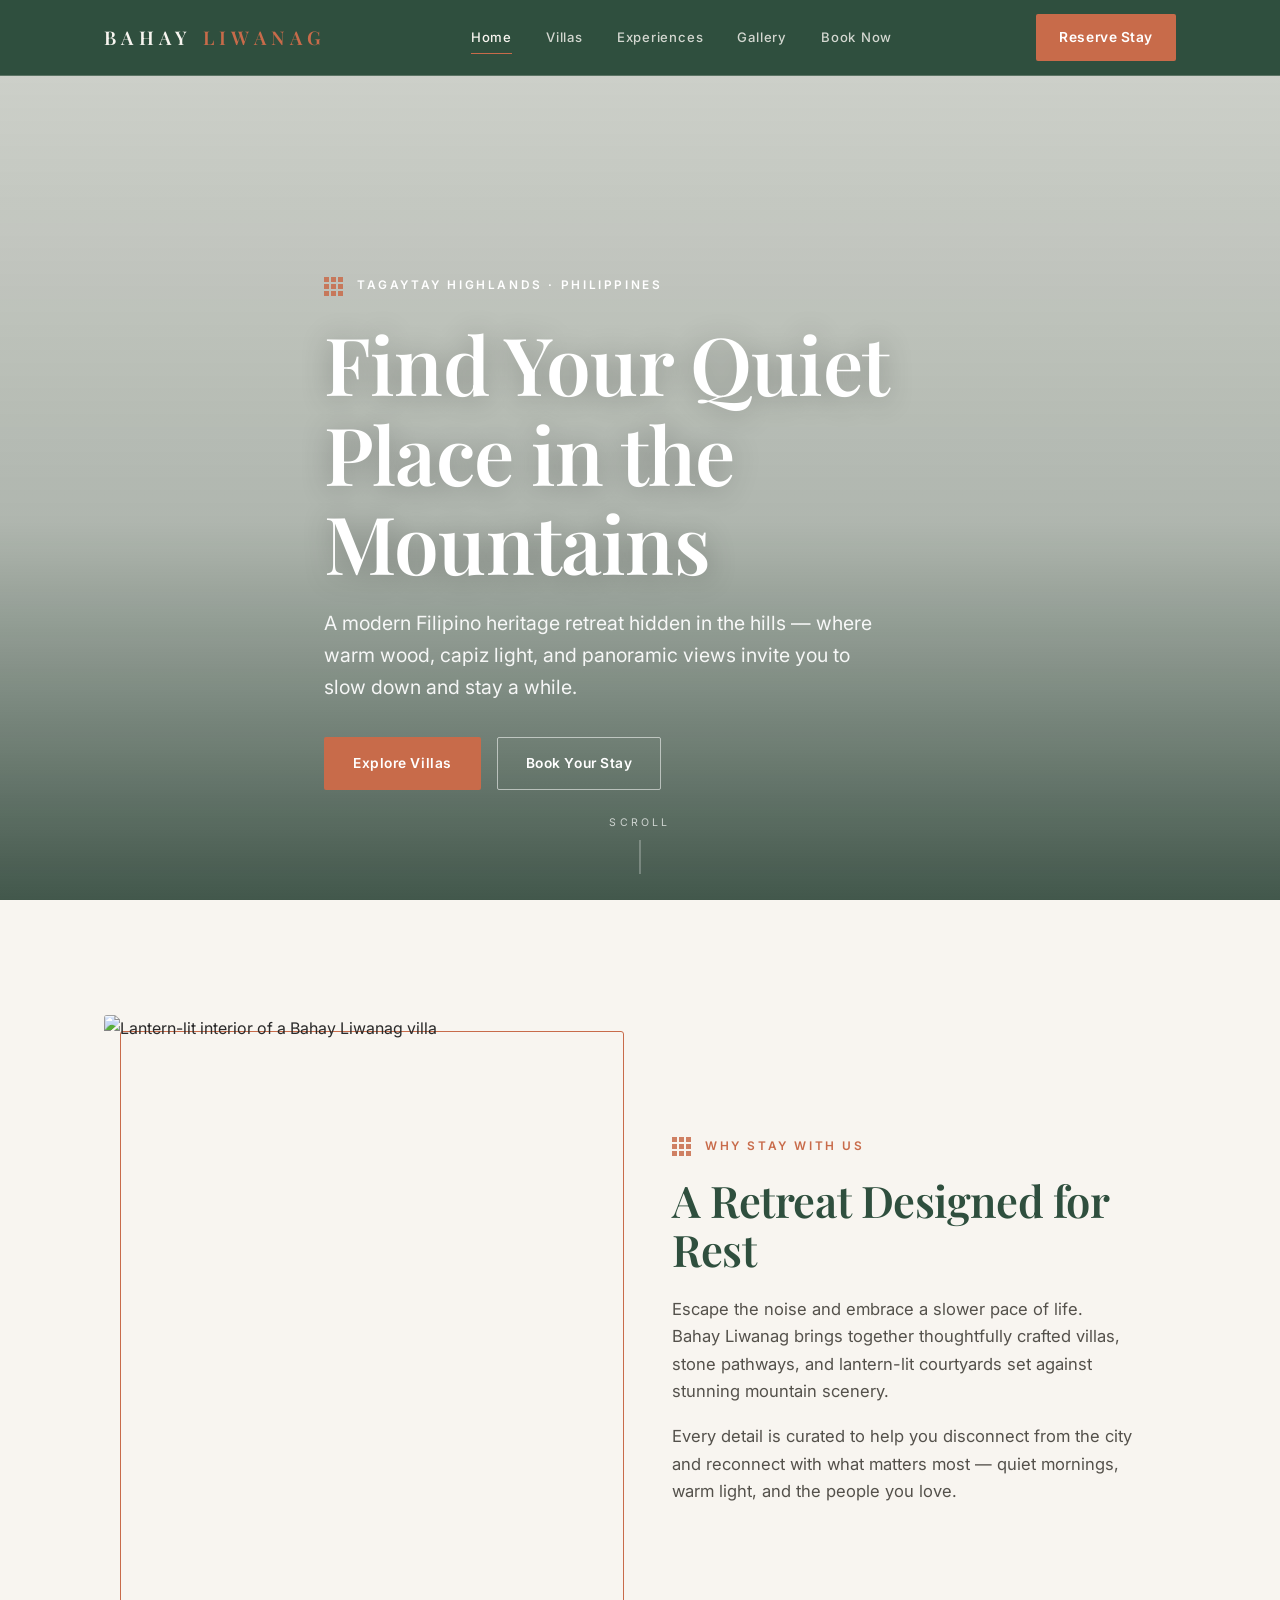
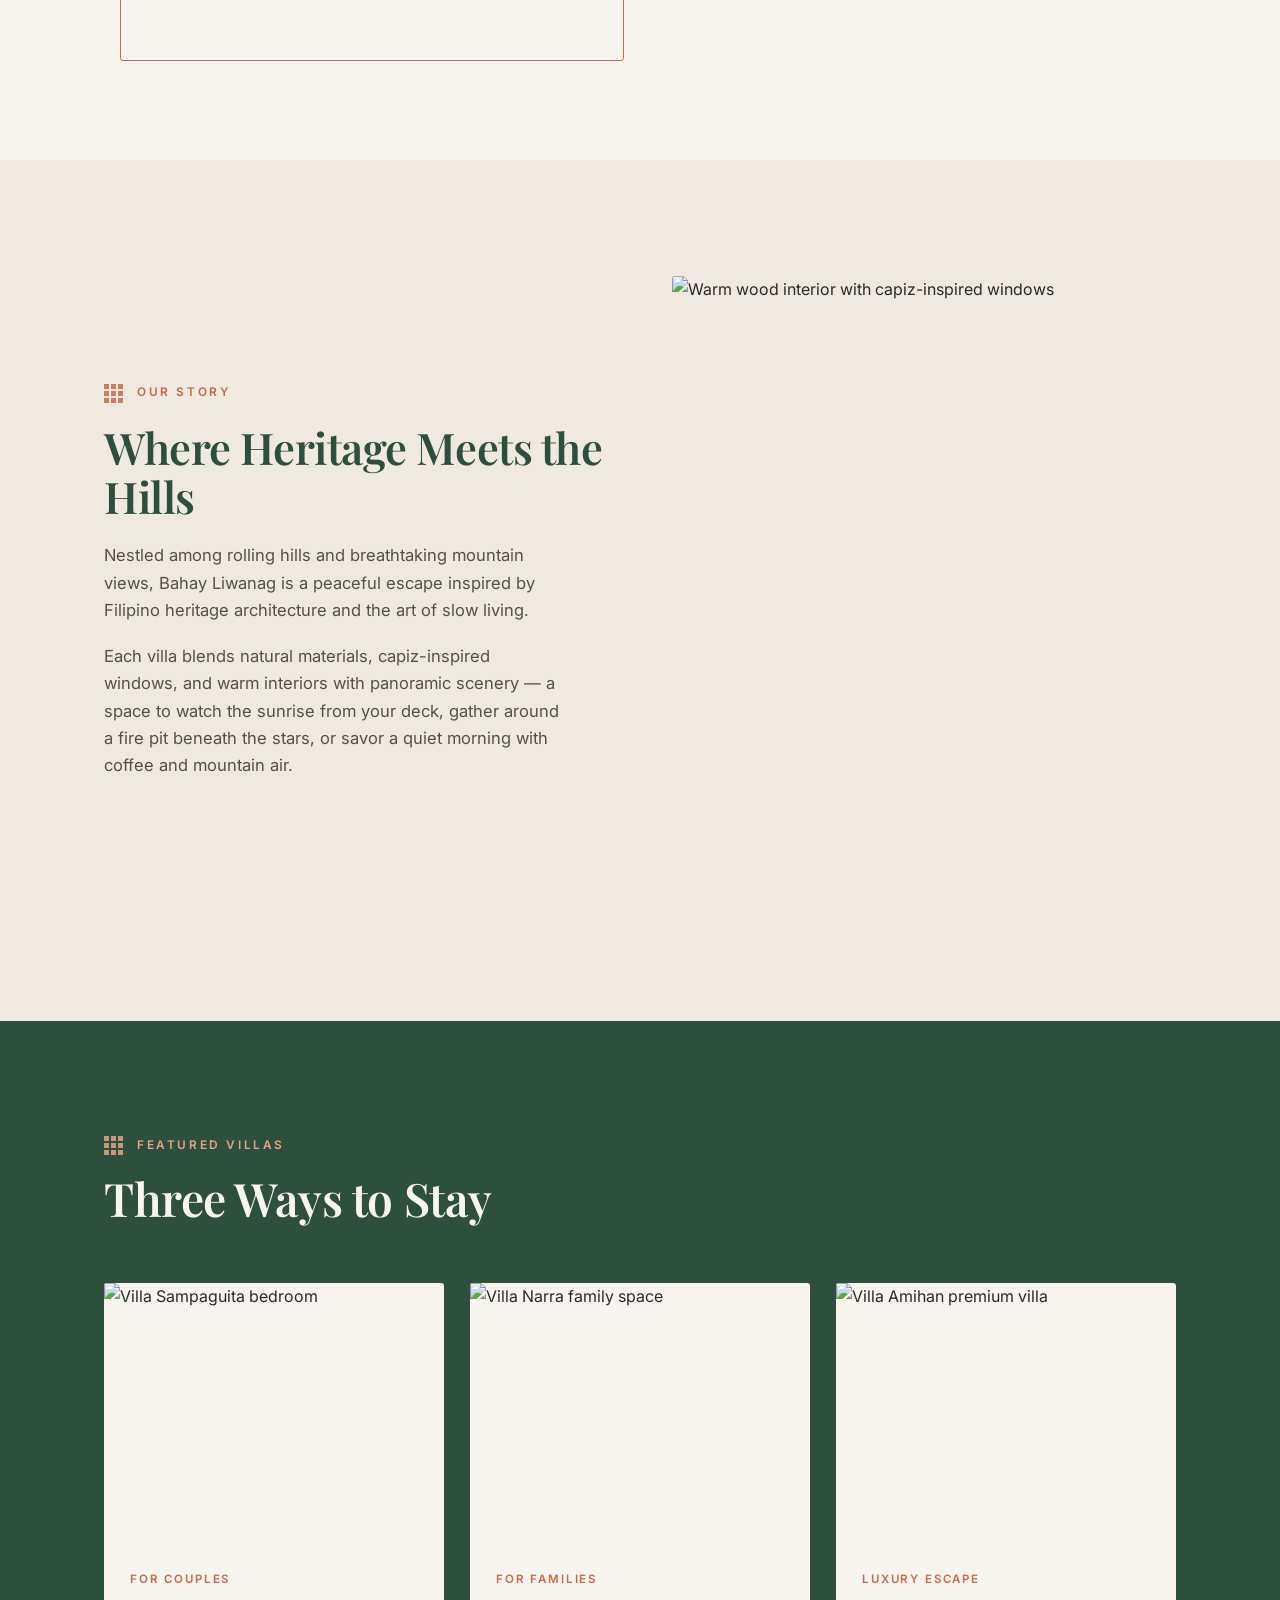
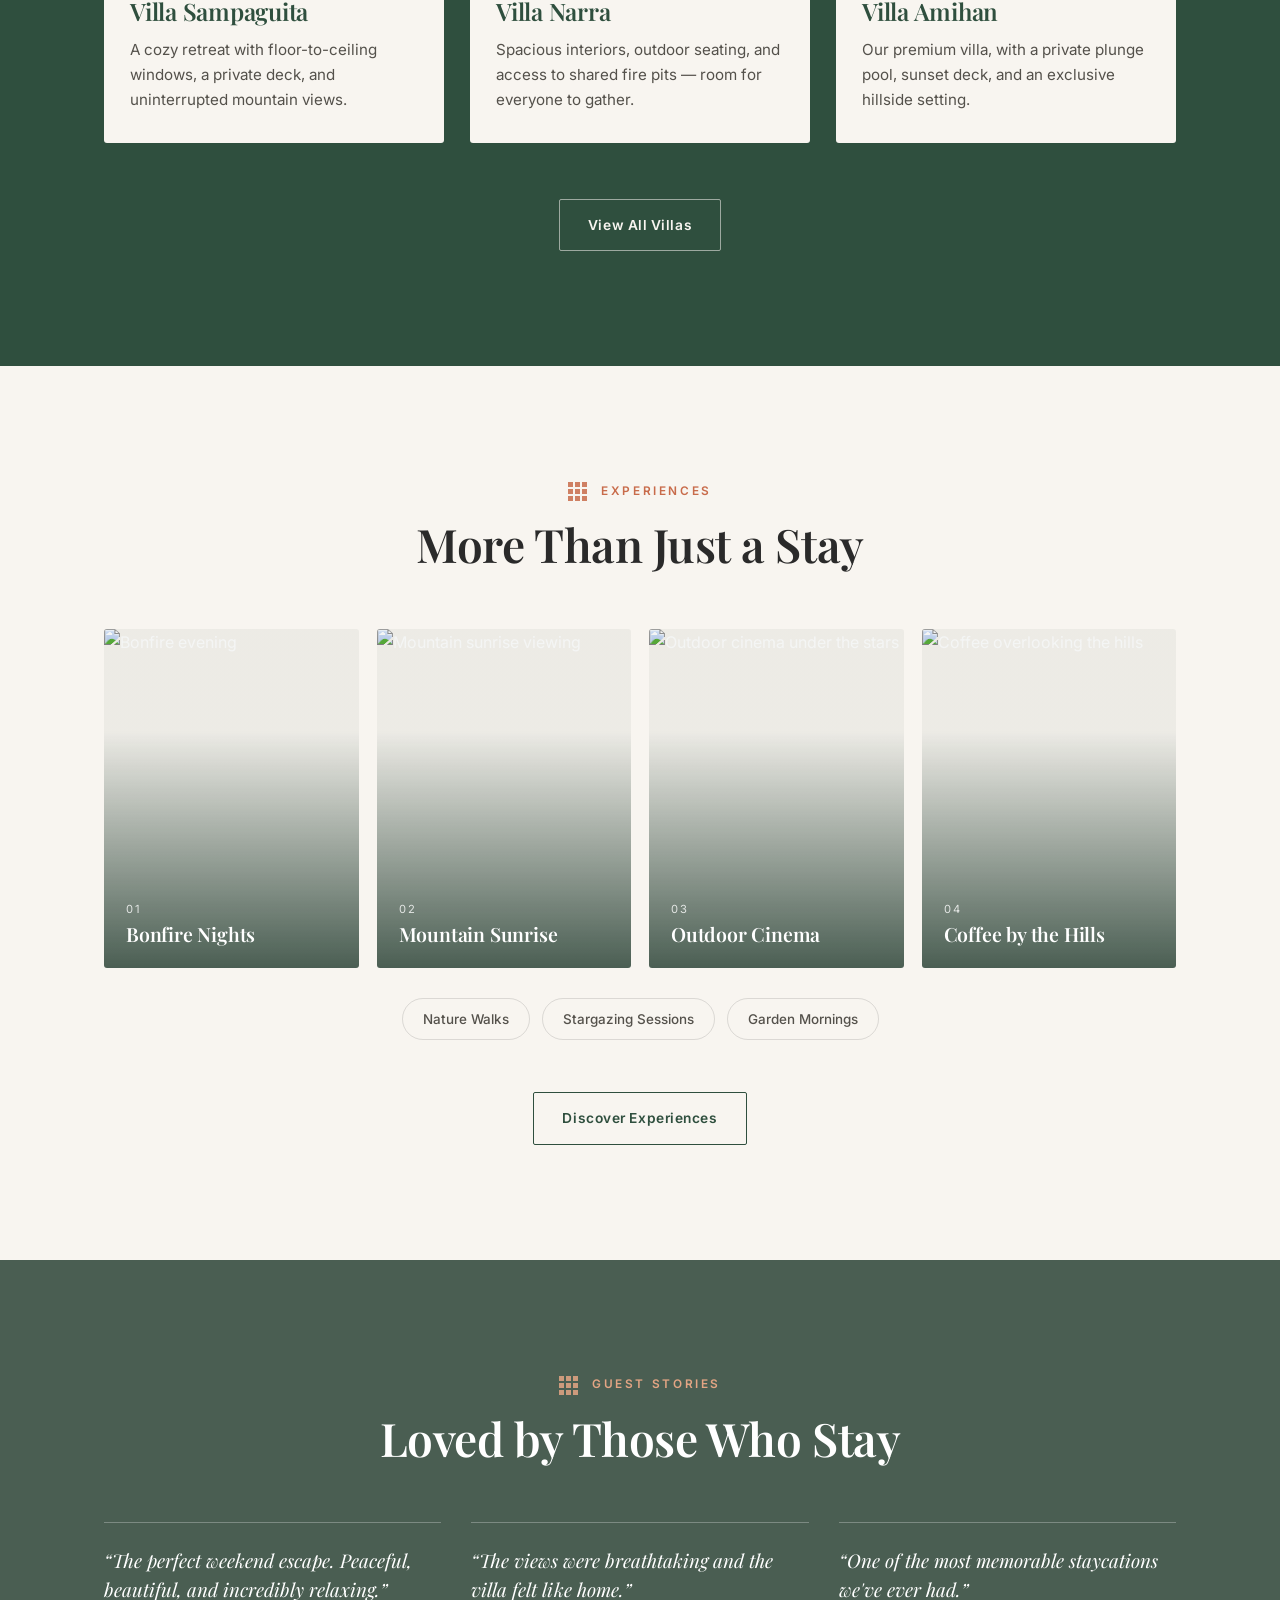
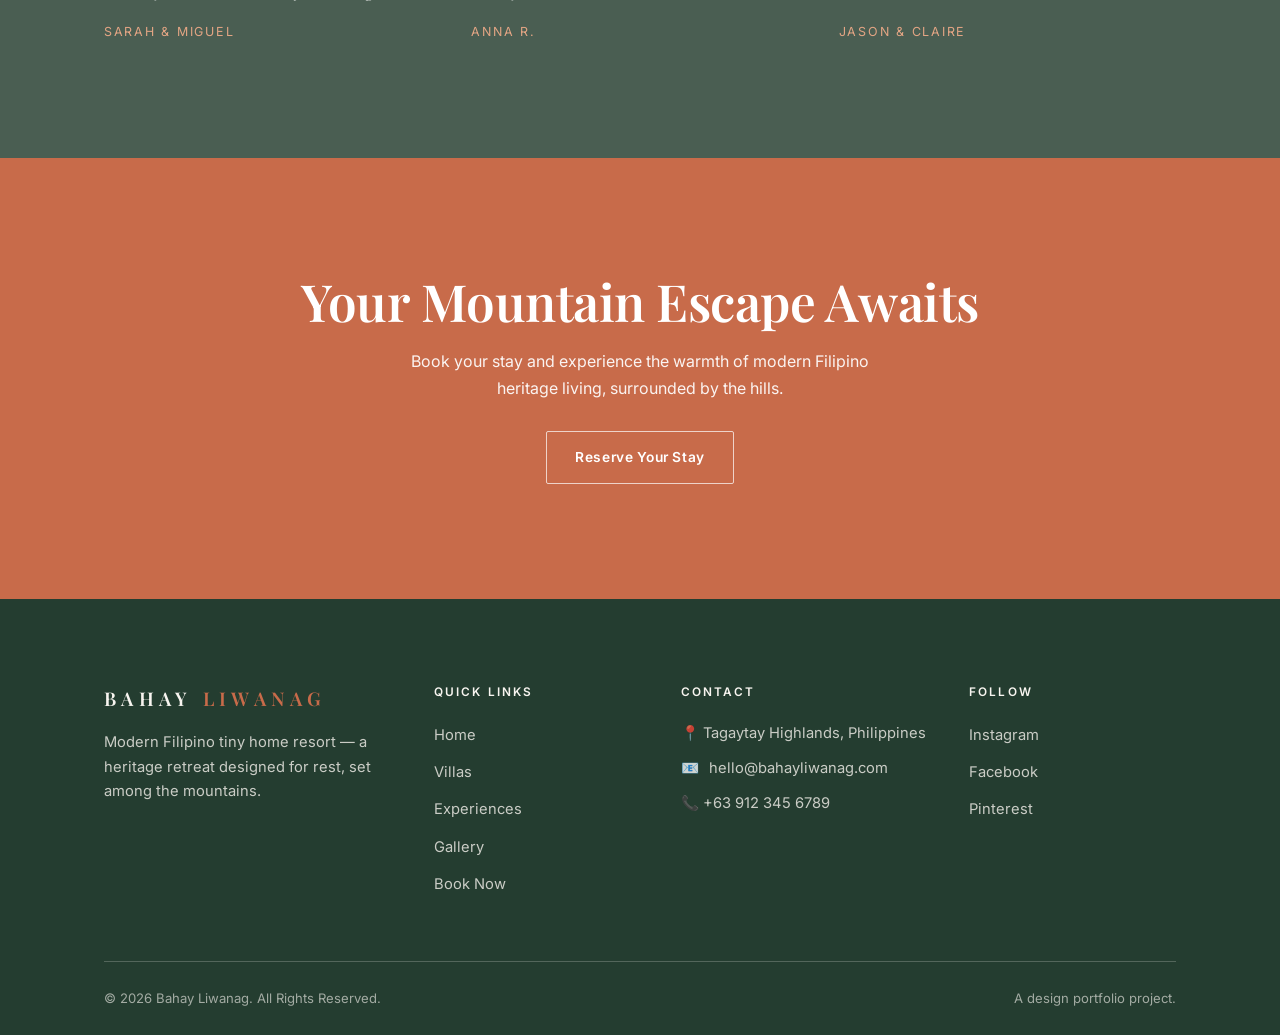
==== commit a3d11302: "Update index.html" ====
--- a/index.html
+++ b/index.html
@@ -294,9 +294,9 @@
 <!-- ============ CANONICAL HEADER ============ -->
 <header class="site-header" id="siteHeader">
   <div class="header-inner">
-    <a href="home.html" class="logo">Bahay <span>Liwanag</span></a>
+    <a href="index.html" class="logo">Bahay <span>Liwanag</span></a>
     <nav class="nav" id="nav">
-      <a href="home.html" aria-current="page">Home</a>
+      <a href="index.html" aria-current="page">Home</a>
       <a href="villas.html">Villas</a>
       <a href="experiences.html">Experiences</a>
       <a href="gallery.html">Gallery</a>
@@ -468,13 +468,13 @@
   <div class="wrap">
     <div class="footer-grid">
       <div class="footer-brand">
-        <a href="home.html" class="logo">Bahay <span>Liwanag</span></a>
+        <a href="index.html" class="logo">Bahay <span>Liwanag</span></a>
         <p>Modern Filipino tiny home resort — a heritage retreat designed for rest, set among the mountains.</p>
       </div>
       <div class="footer-col">
         <h4>Quick Links</h4>
         <ul>
-          <li><a href="home.html">Home</a></li>
+          <li><a href="index.html">Home</a></li>
           <li><a href="villas.html">Villas</a></li>
           <li><a href="experiences.html">Experiences</a></li>
           <li><a href="gallery.html">Gallery</a></li>
@@ -498,7 +498,7 @@
     </div>
     <div class="footer-bottom">
       <span>© 2026 Bahay Liwanag. All Rights Reserved.</span>
-      <span>A design portfolio project by Abby.</span>
+      <span>A design portfolio project.</span>
     </div>
   </div>
 </footer>
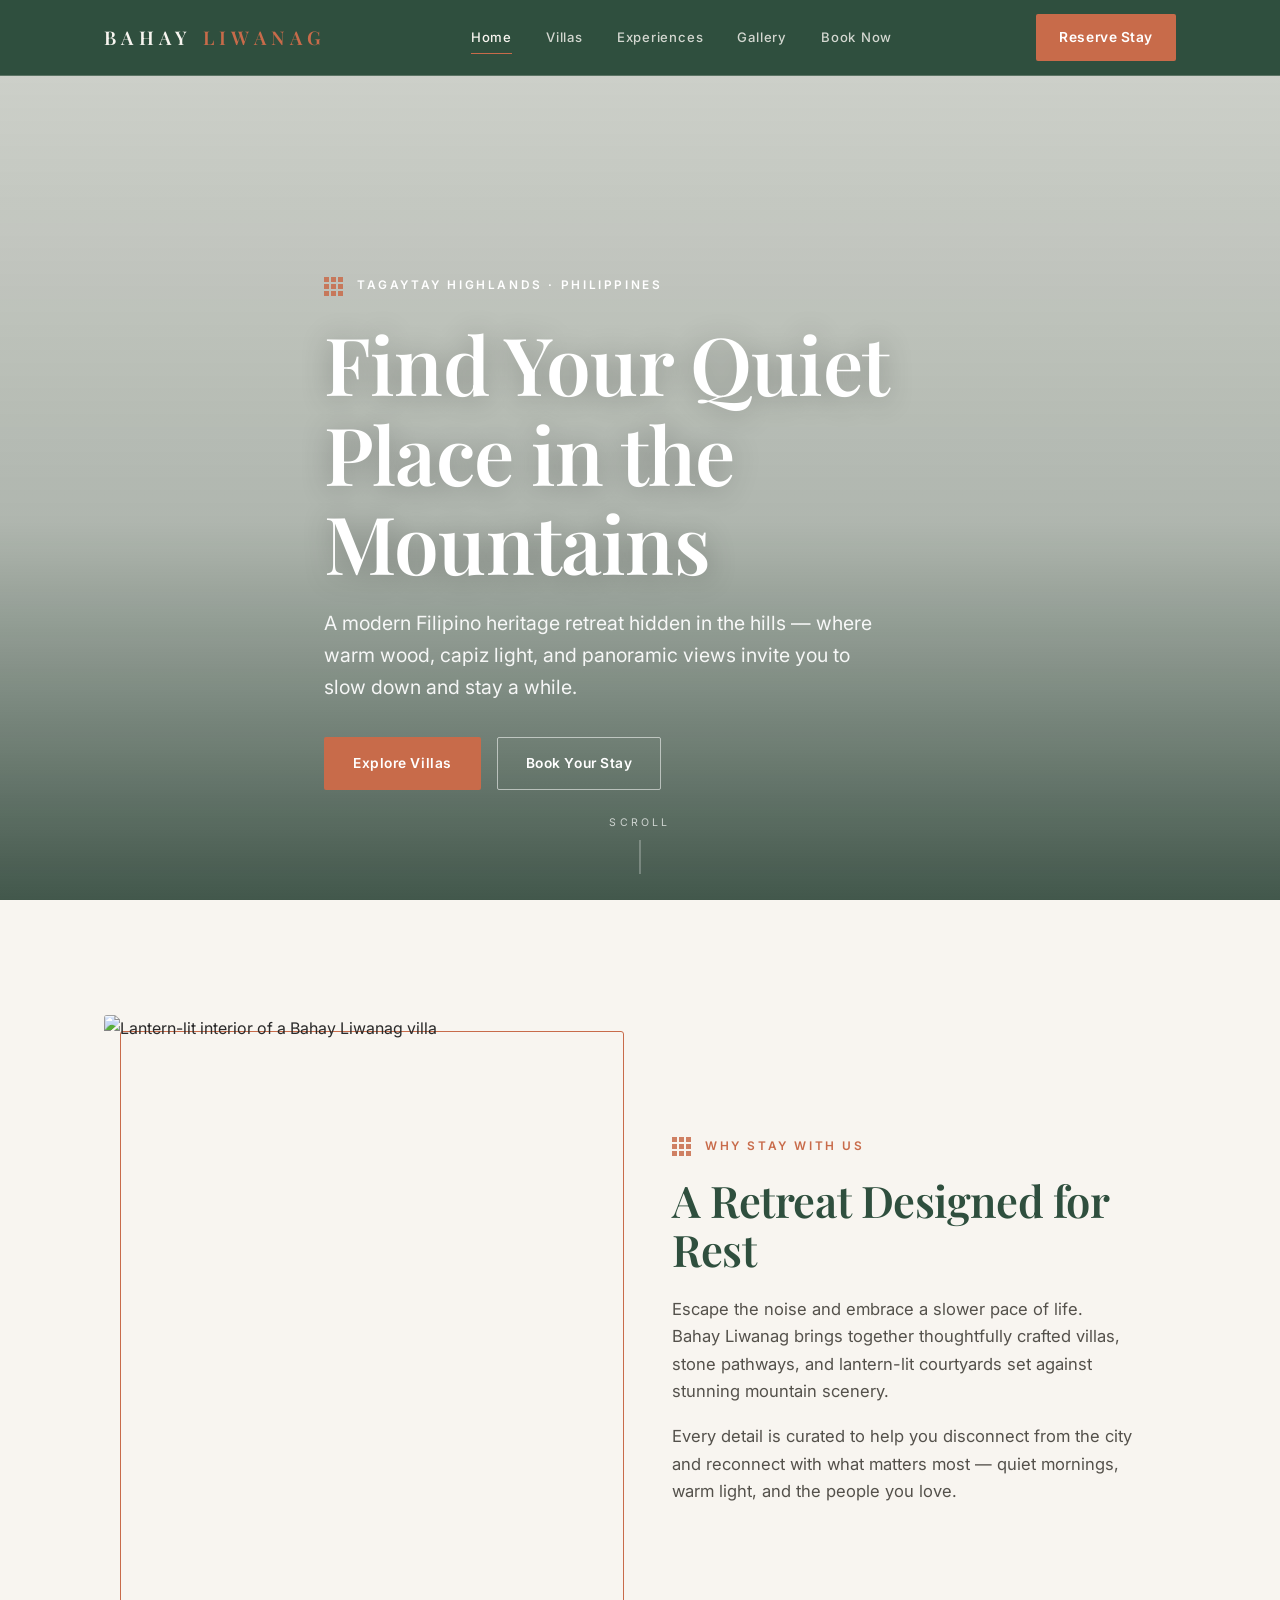
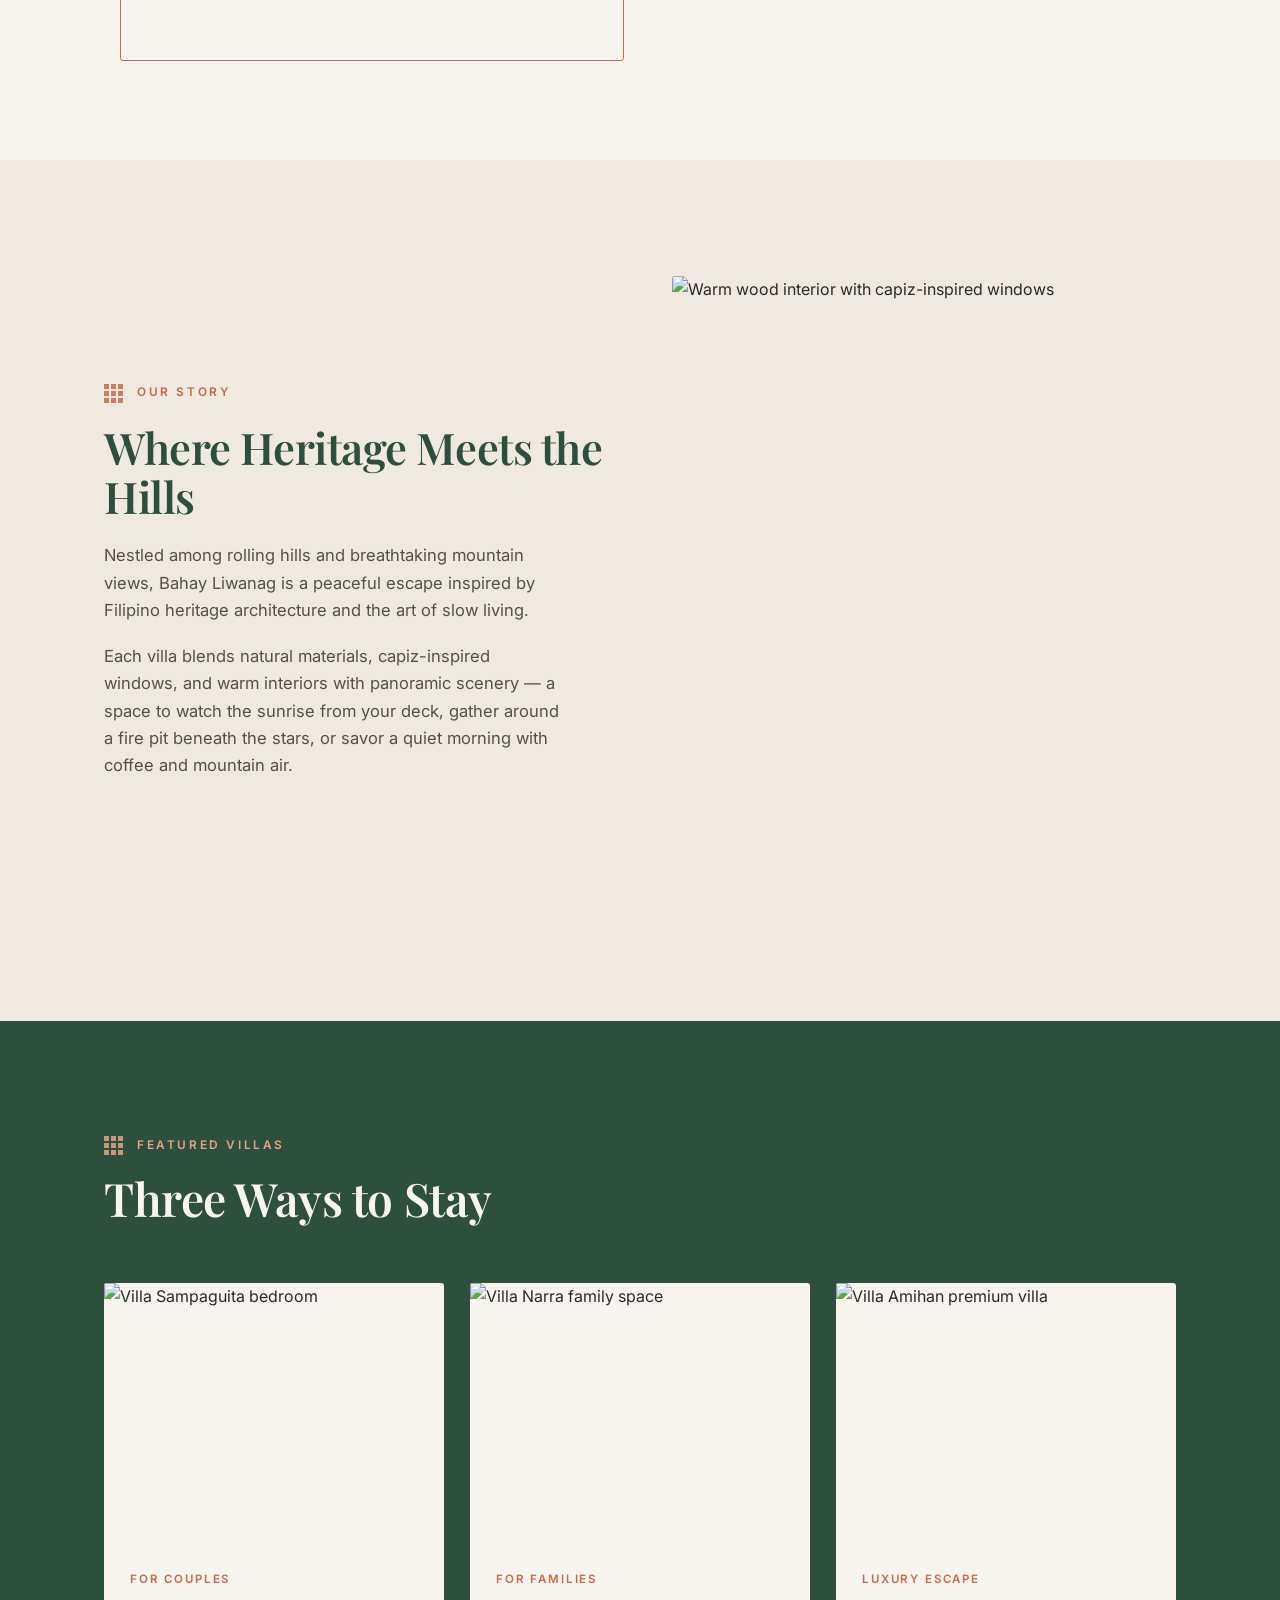
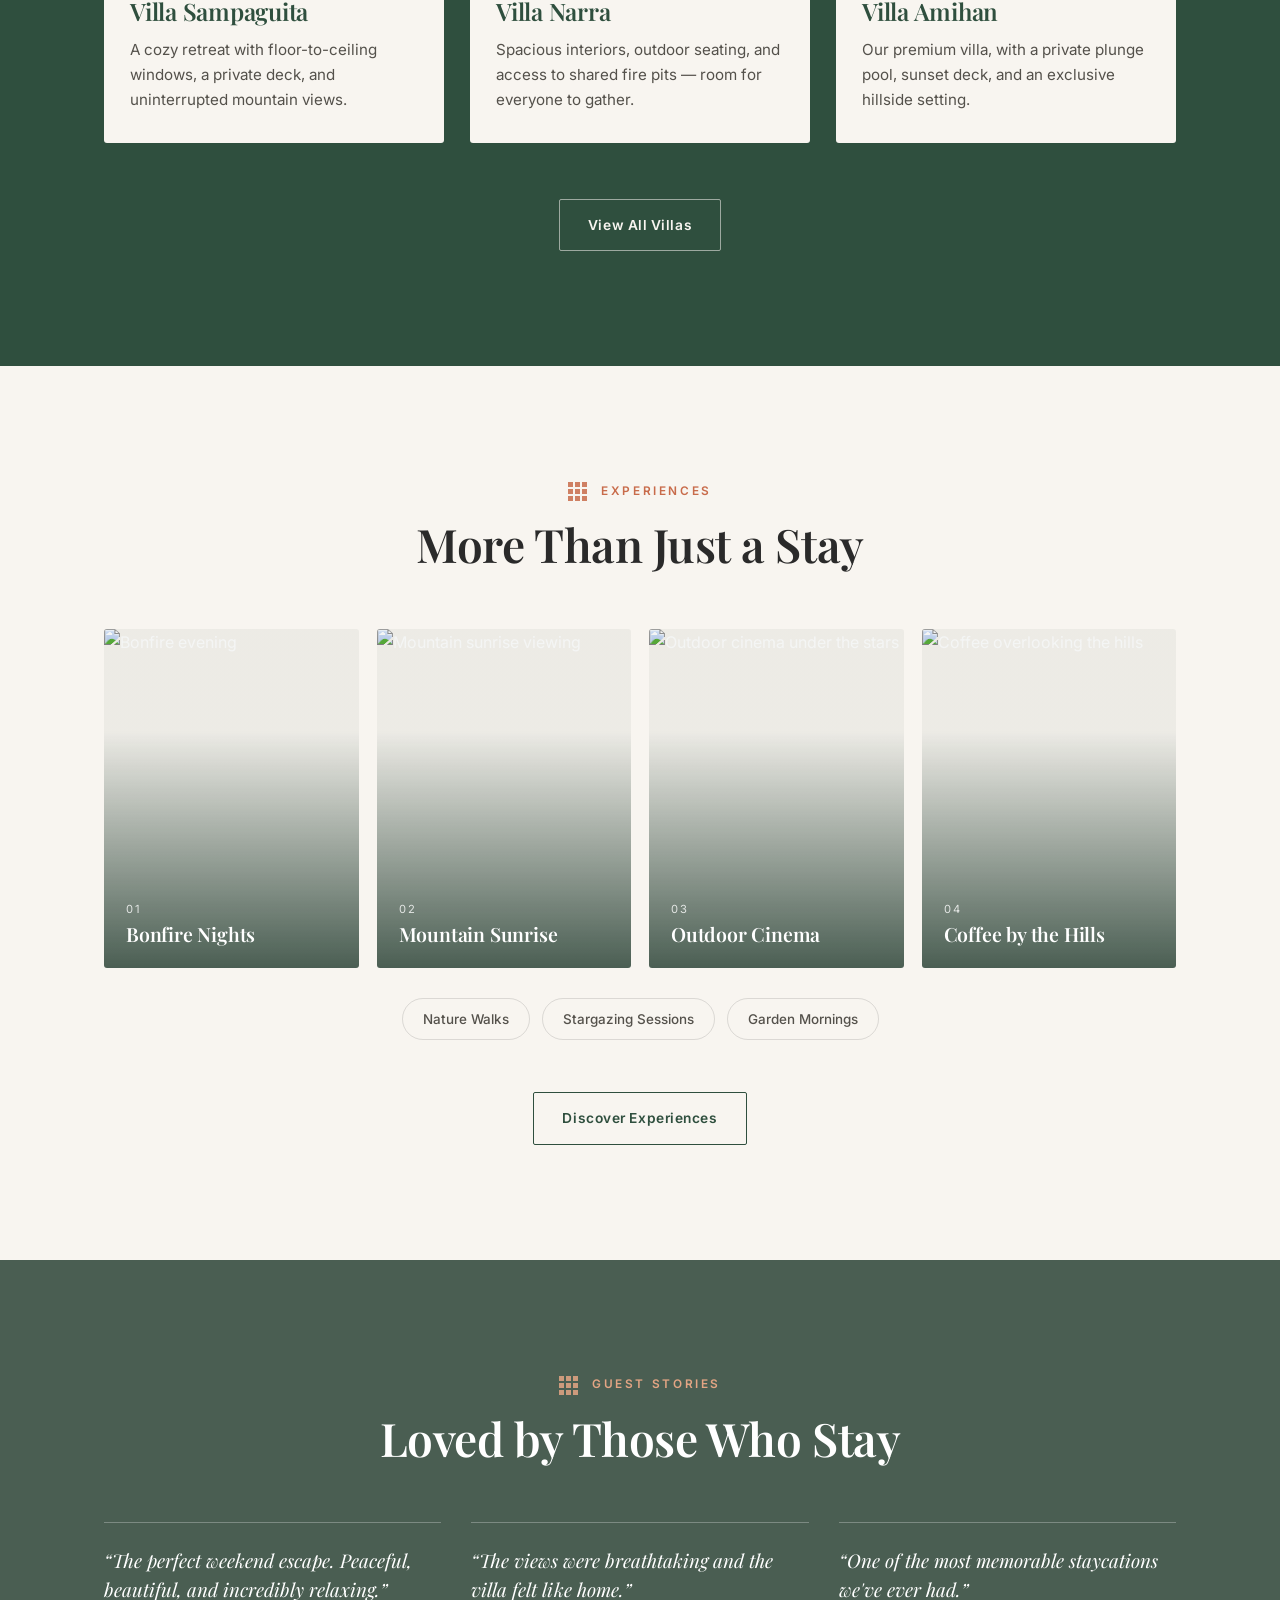
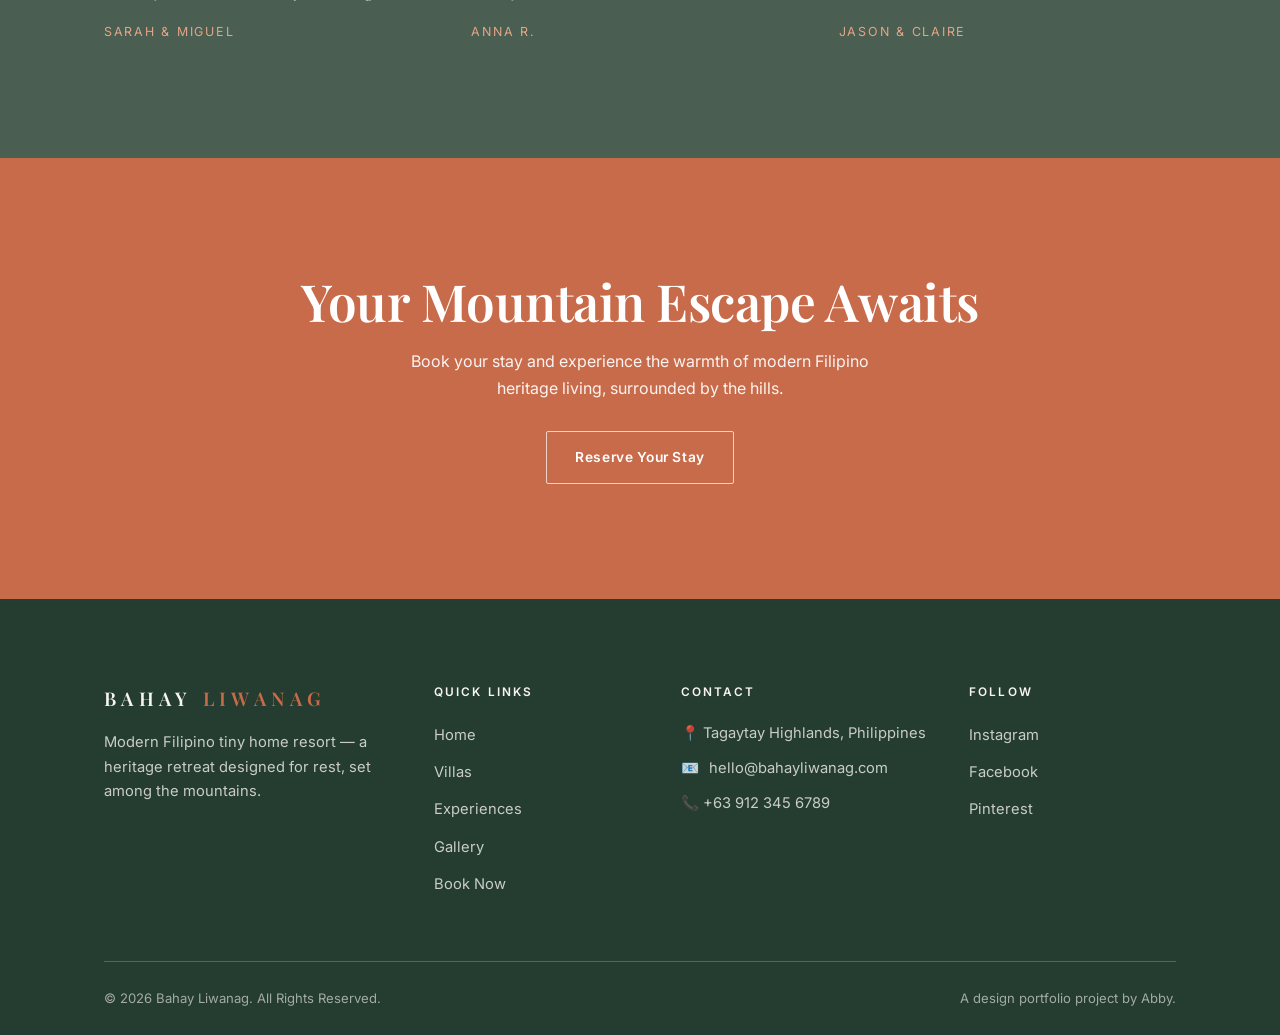
==== commit 0721152b: "Update index.html" ====
--- a/index.html
+++ b/index.html
@@ -498,7 +498,7 @@
     </div>
     <div class="footer-bottom">
       <span>© 2026 Bahay Liwanag. All Rights Reserved.</span>
-      <span>A design portfolio project.</span>
+      <span>A design portfolio project by Abby.</span>
     </div>
   </div>
 </footer>
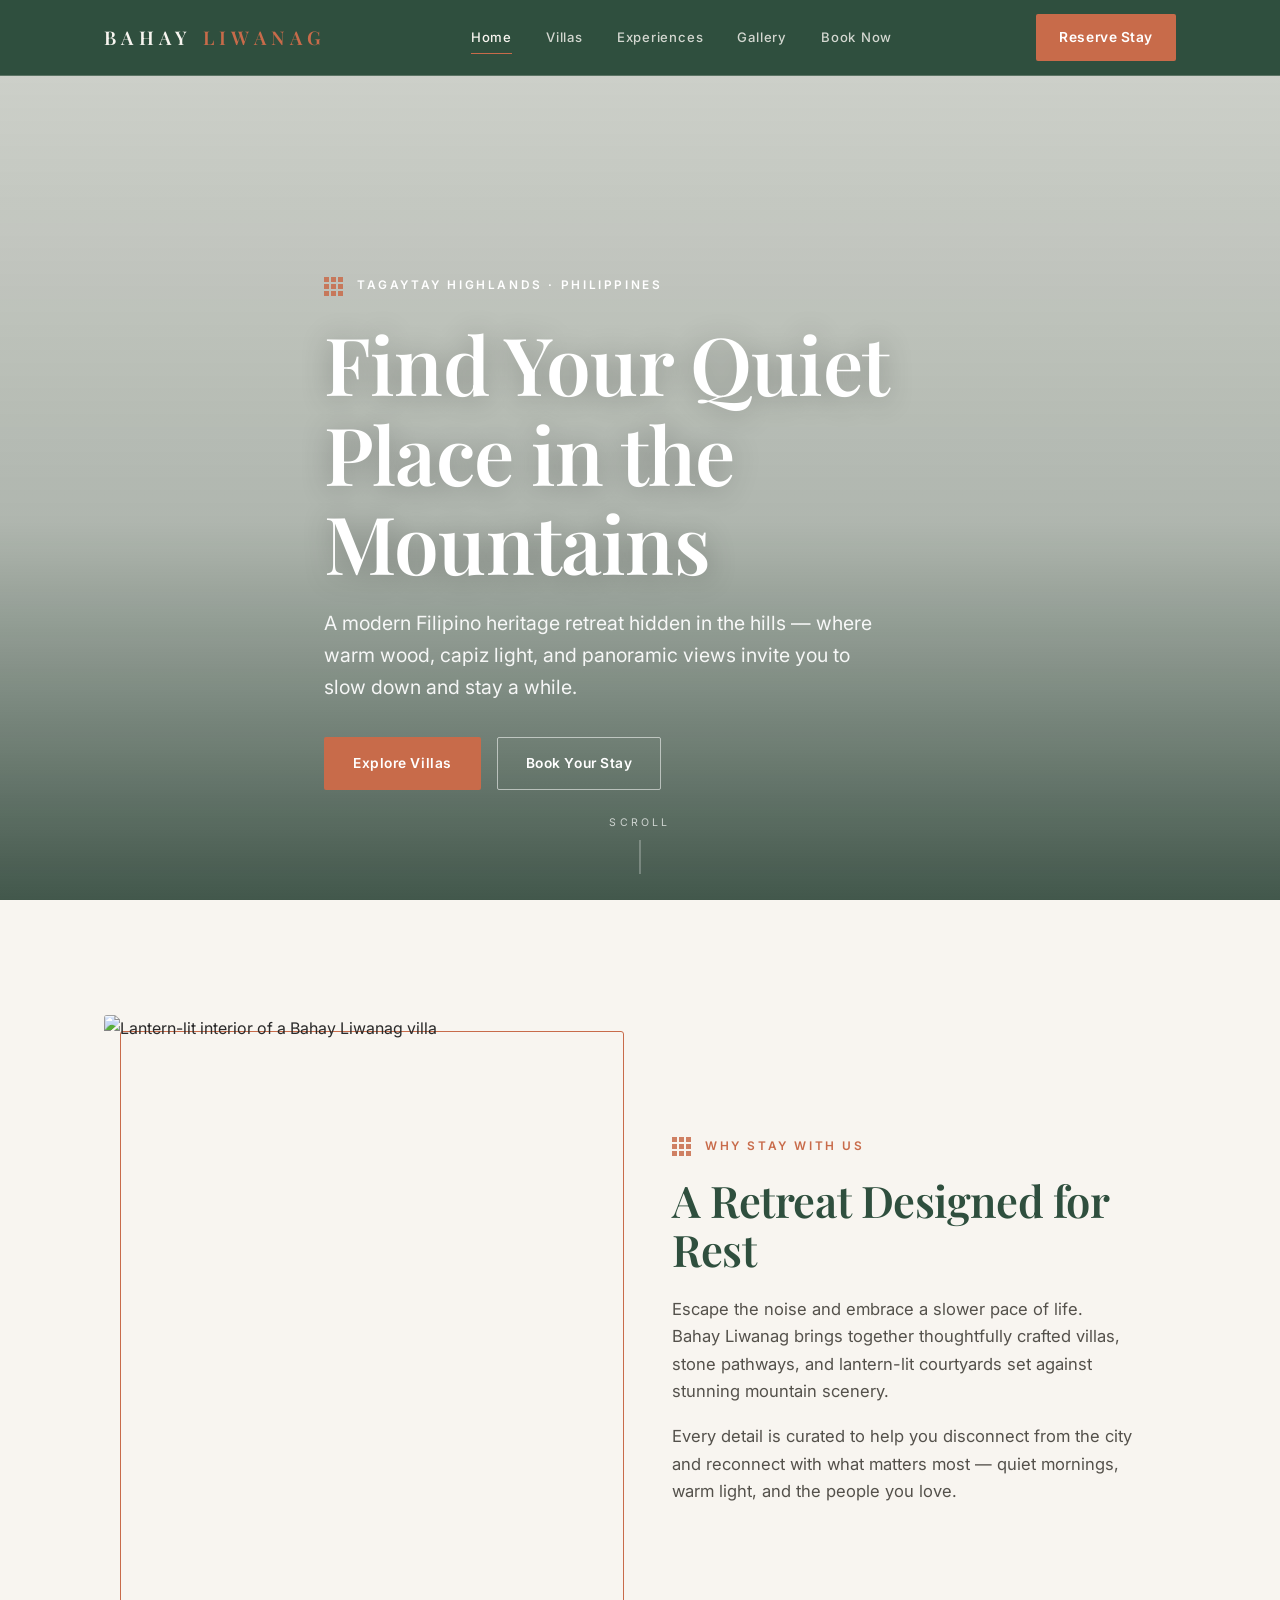
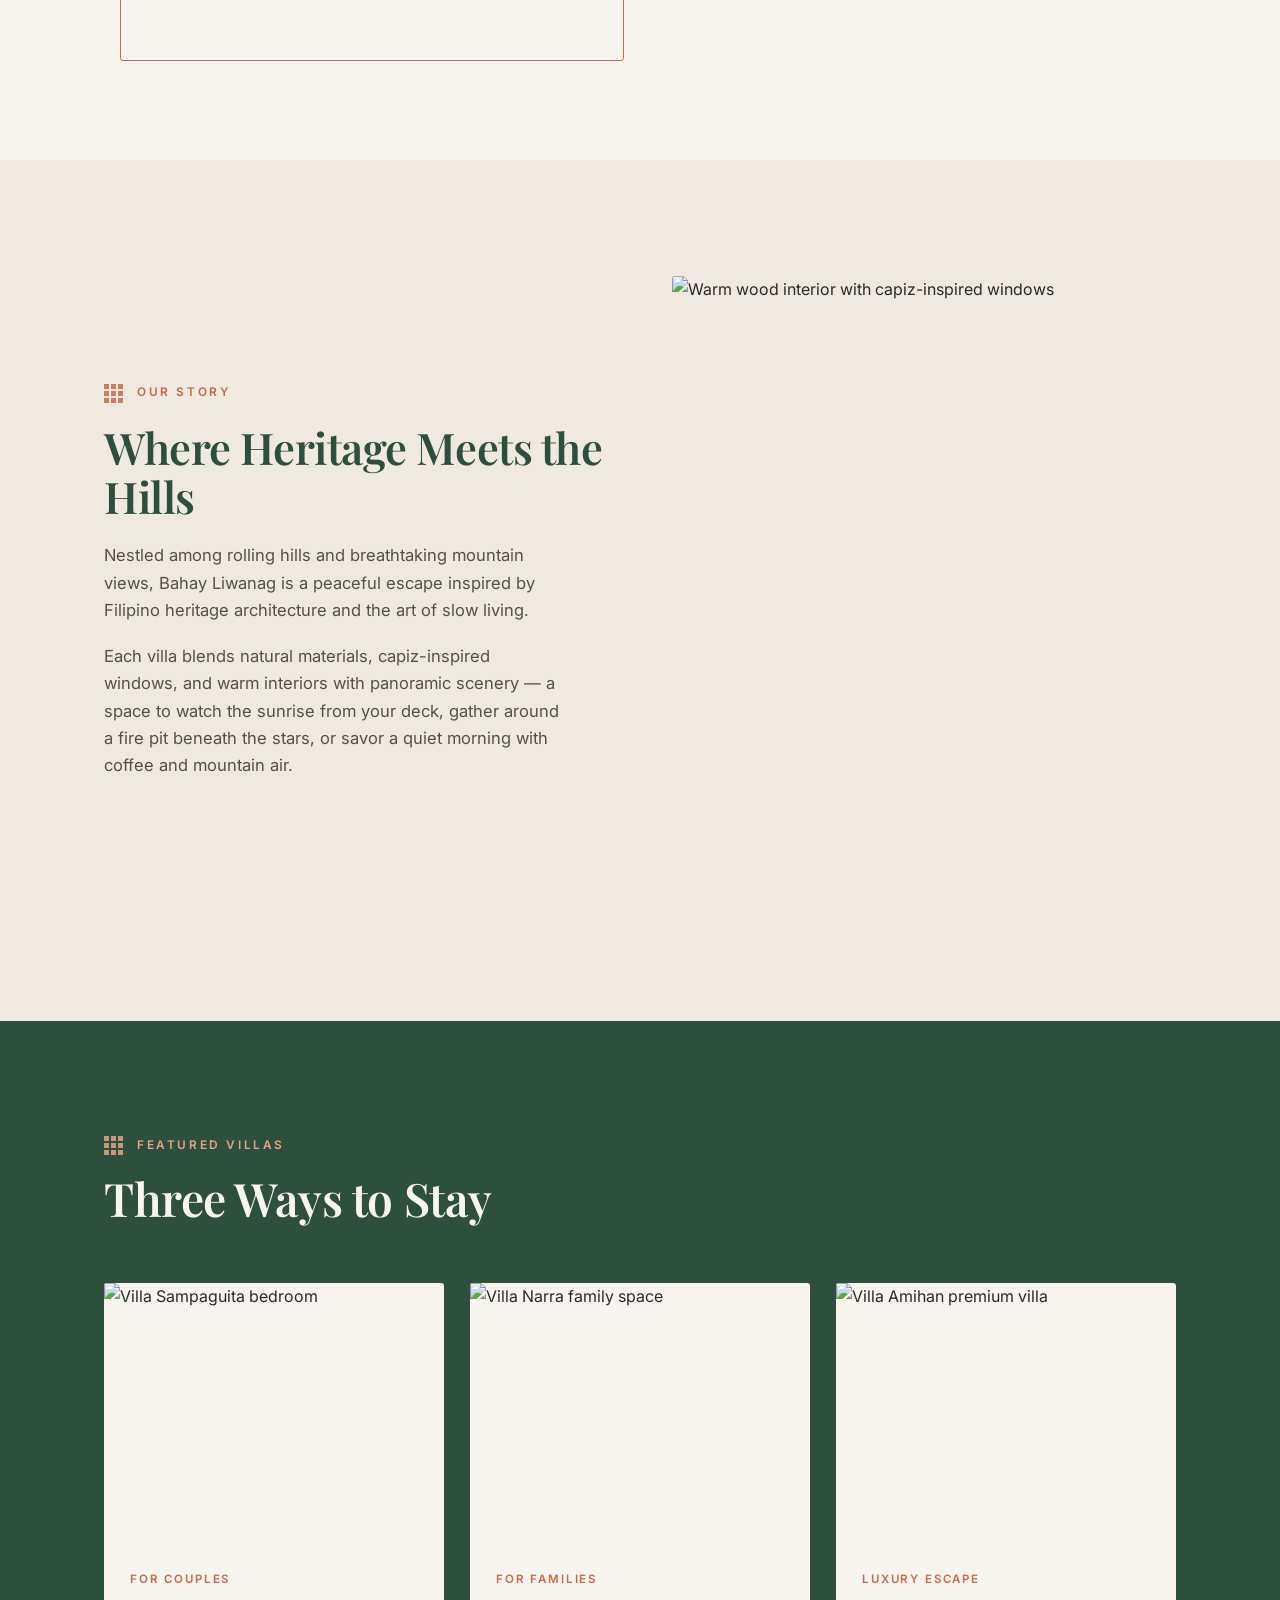
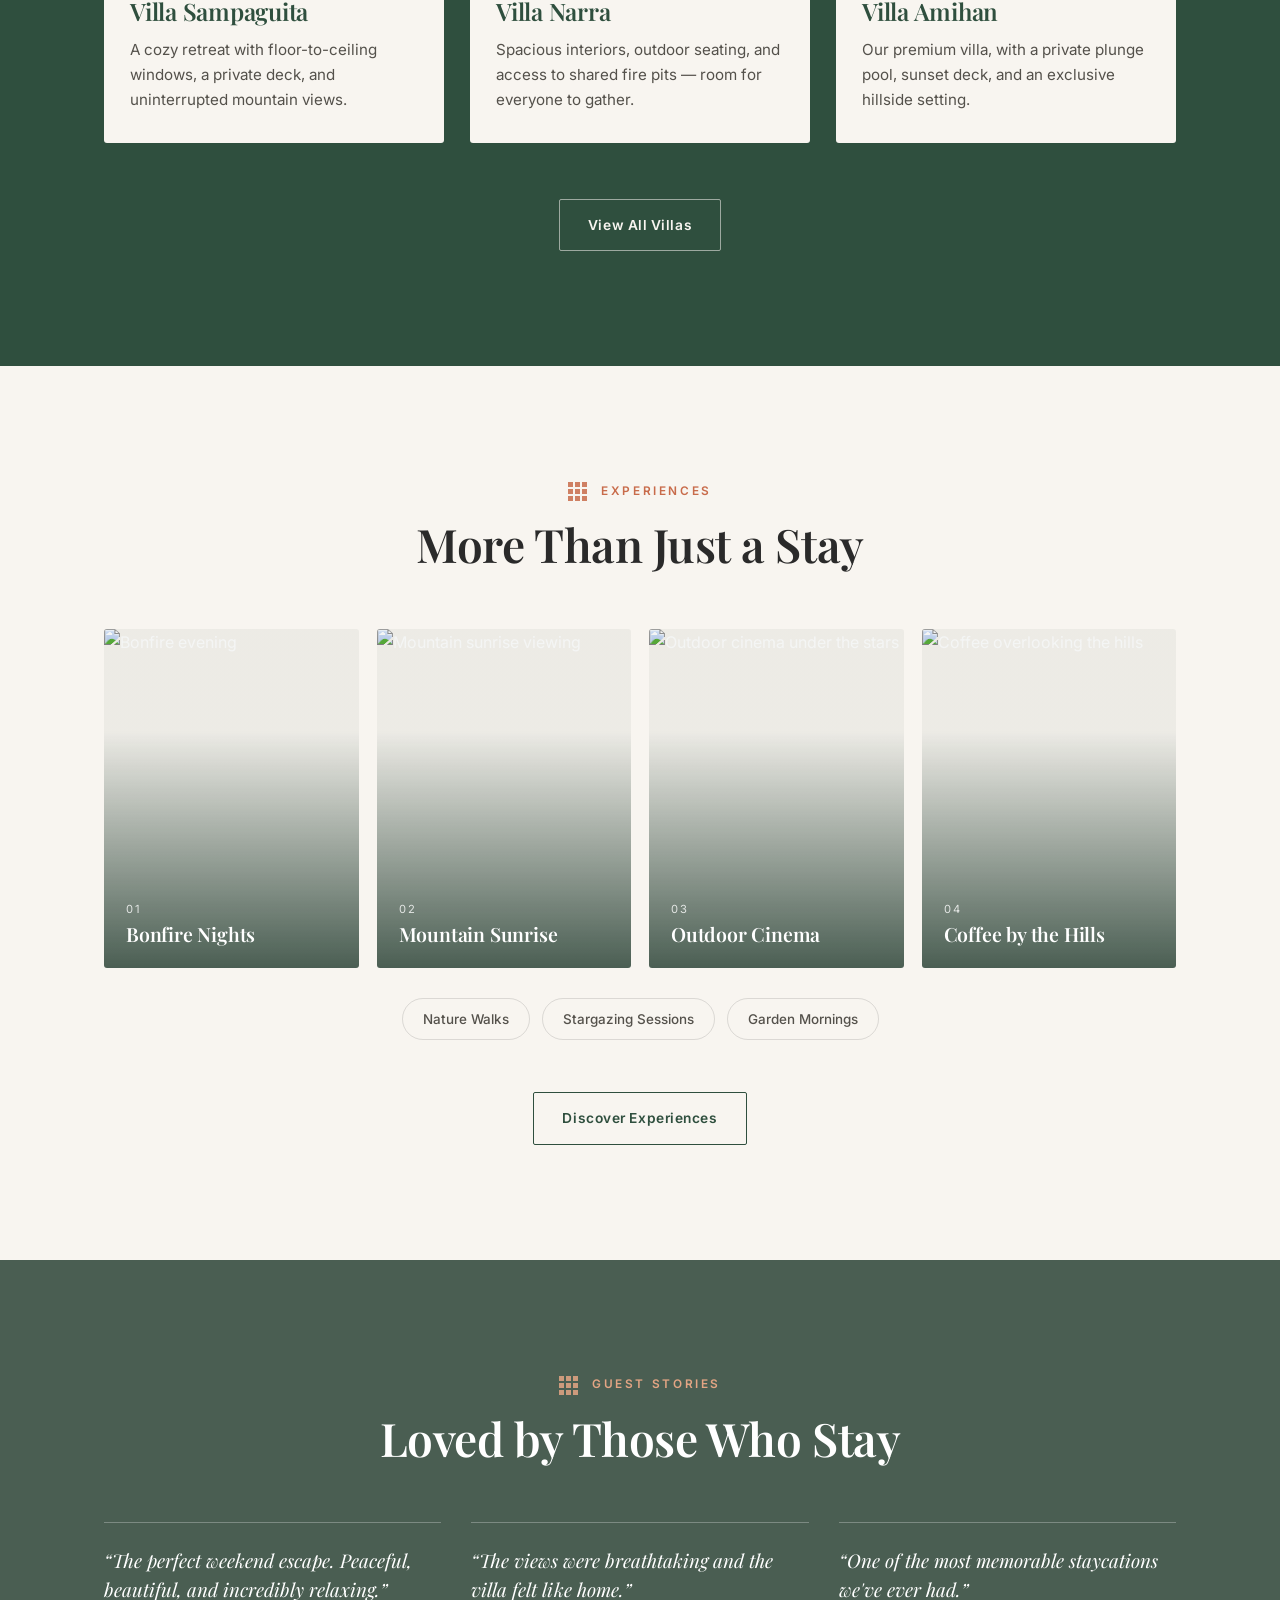
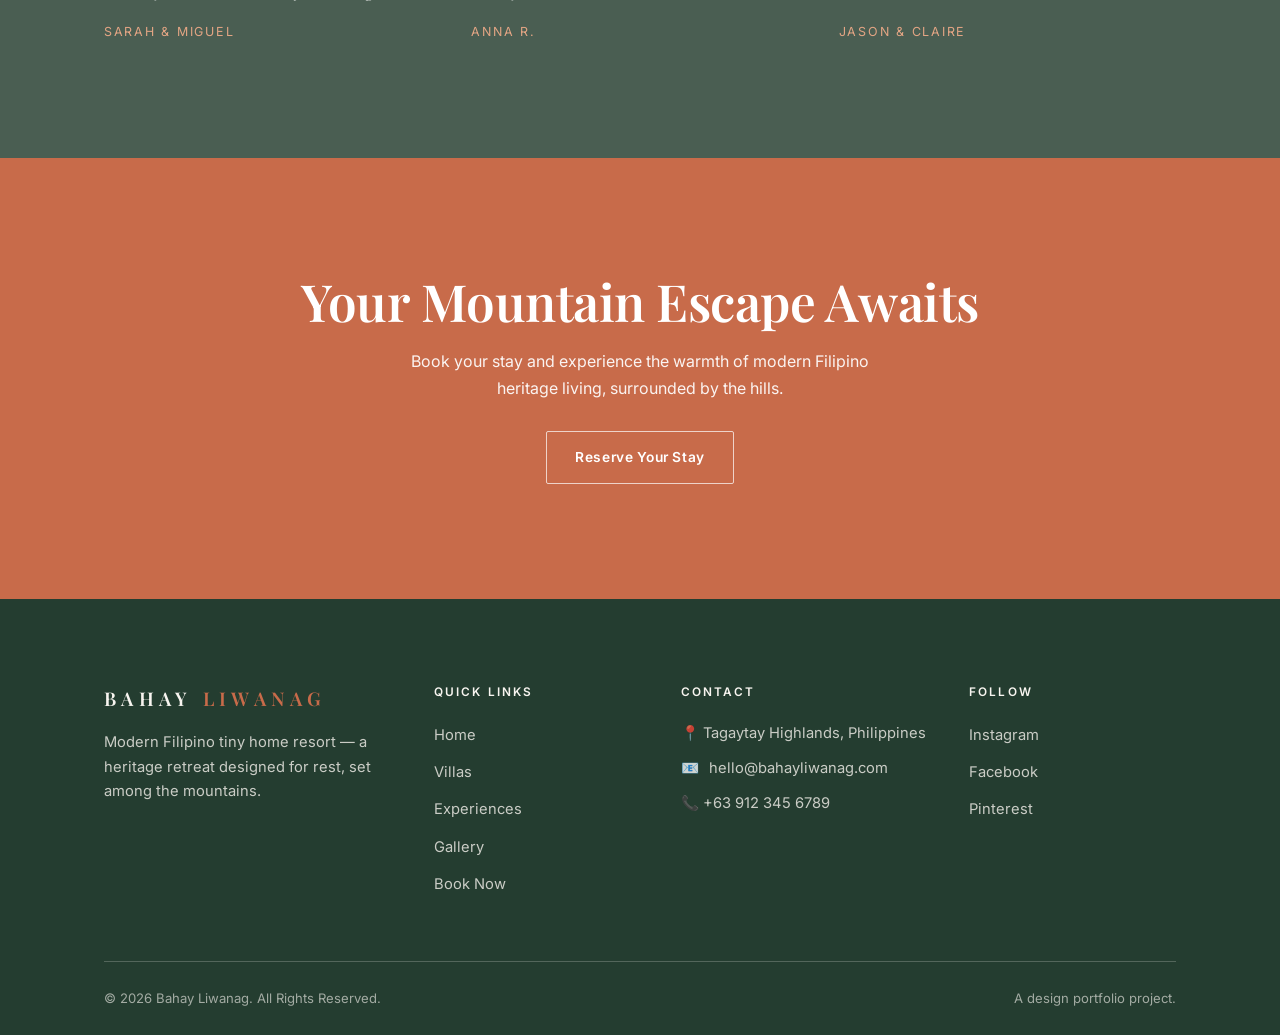
==== commit 6df3b236: "Update index.html" ====
--- a/index.html
+++ b/index.html
@@ -498,7 +498,7 @@
     </div>
     <div class="footer-bottom">
       <span>© 2026 Bahay Liwanag. All Rights Reserved.</span>
-      <span>A design portfolio project by Abby.</span>
+      <span>A design portfolio project.</span>
     </div>
   </div>
 </footer>
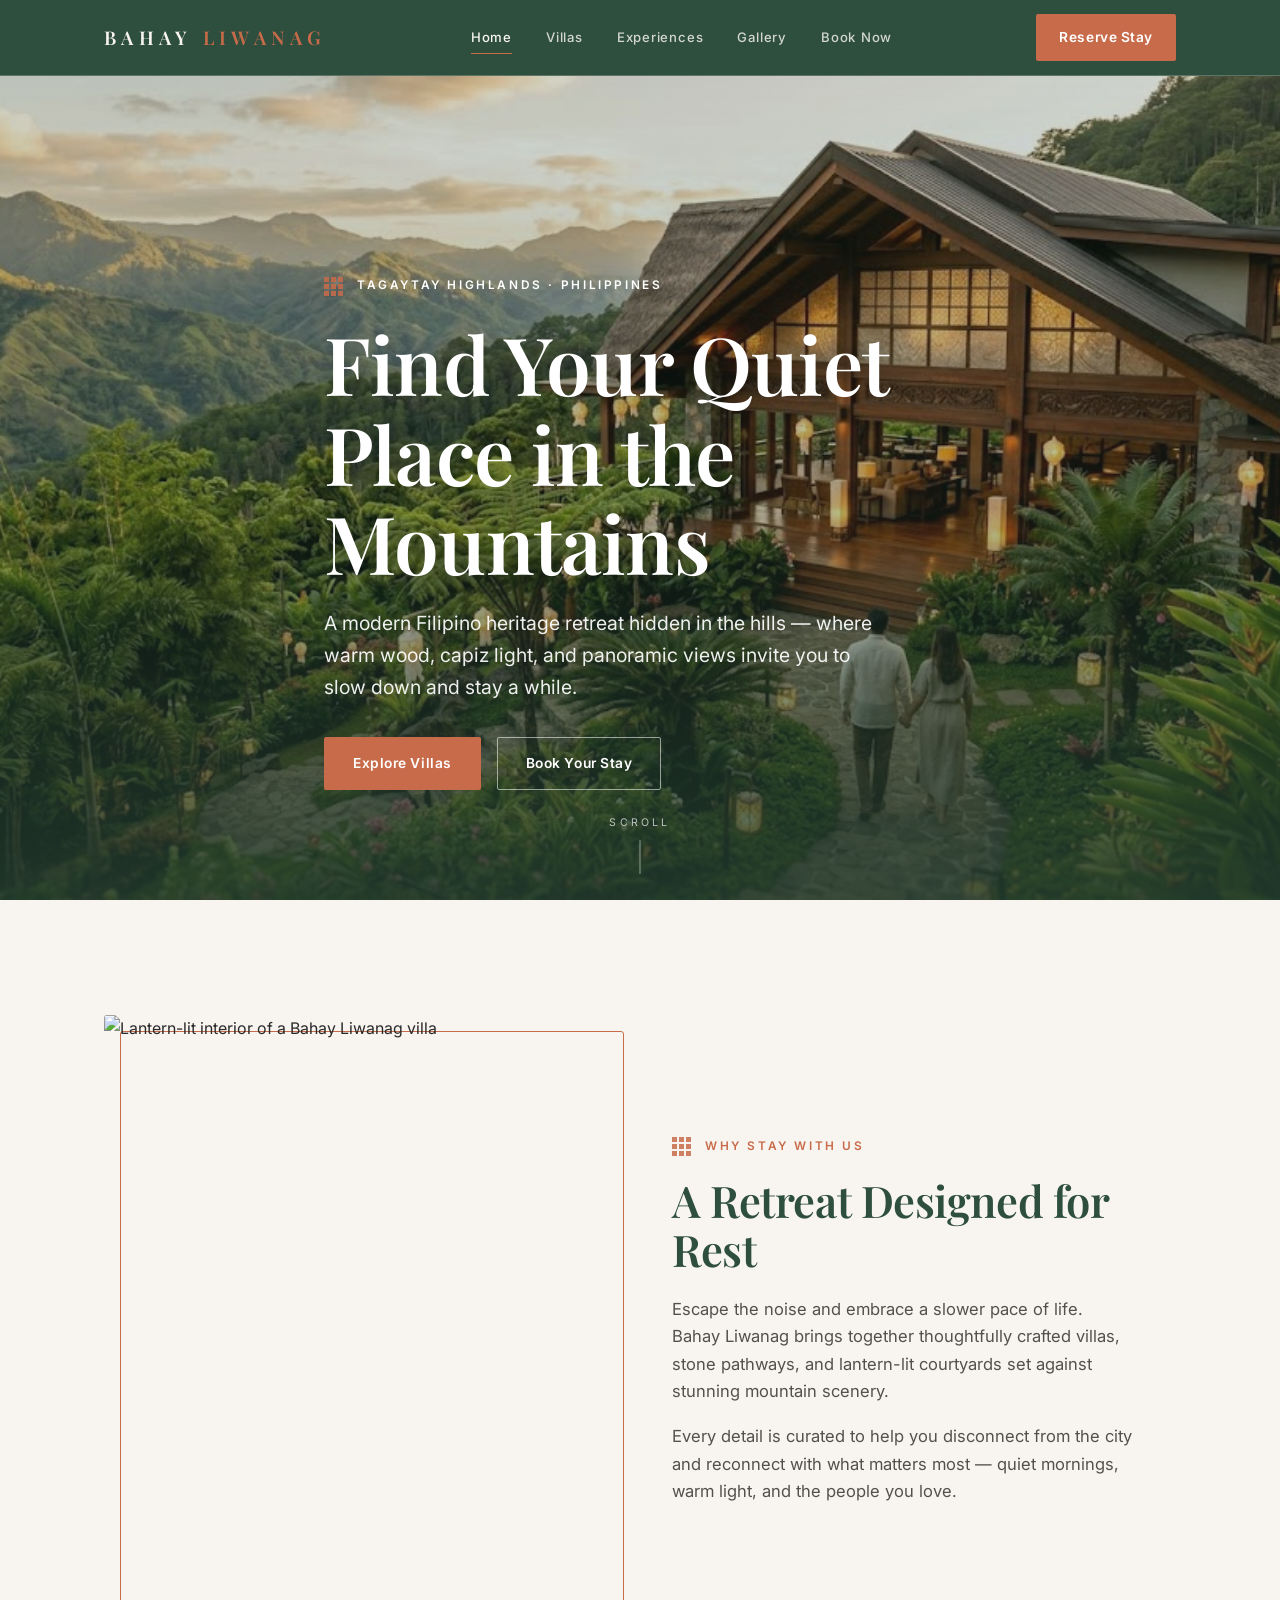
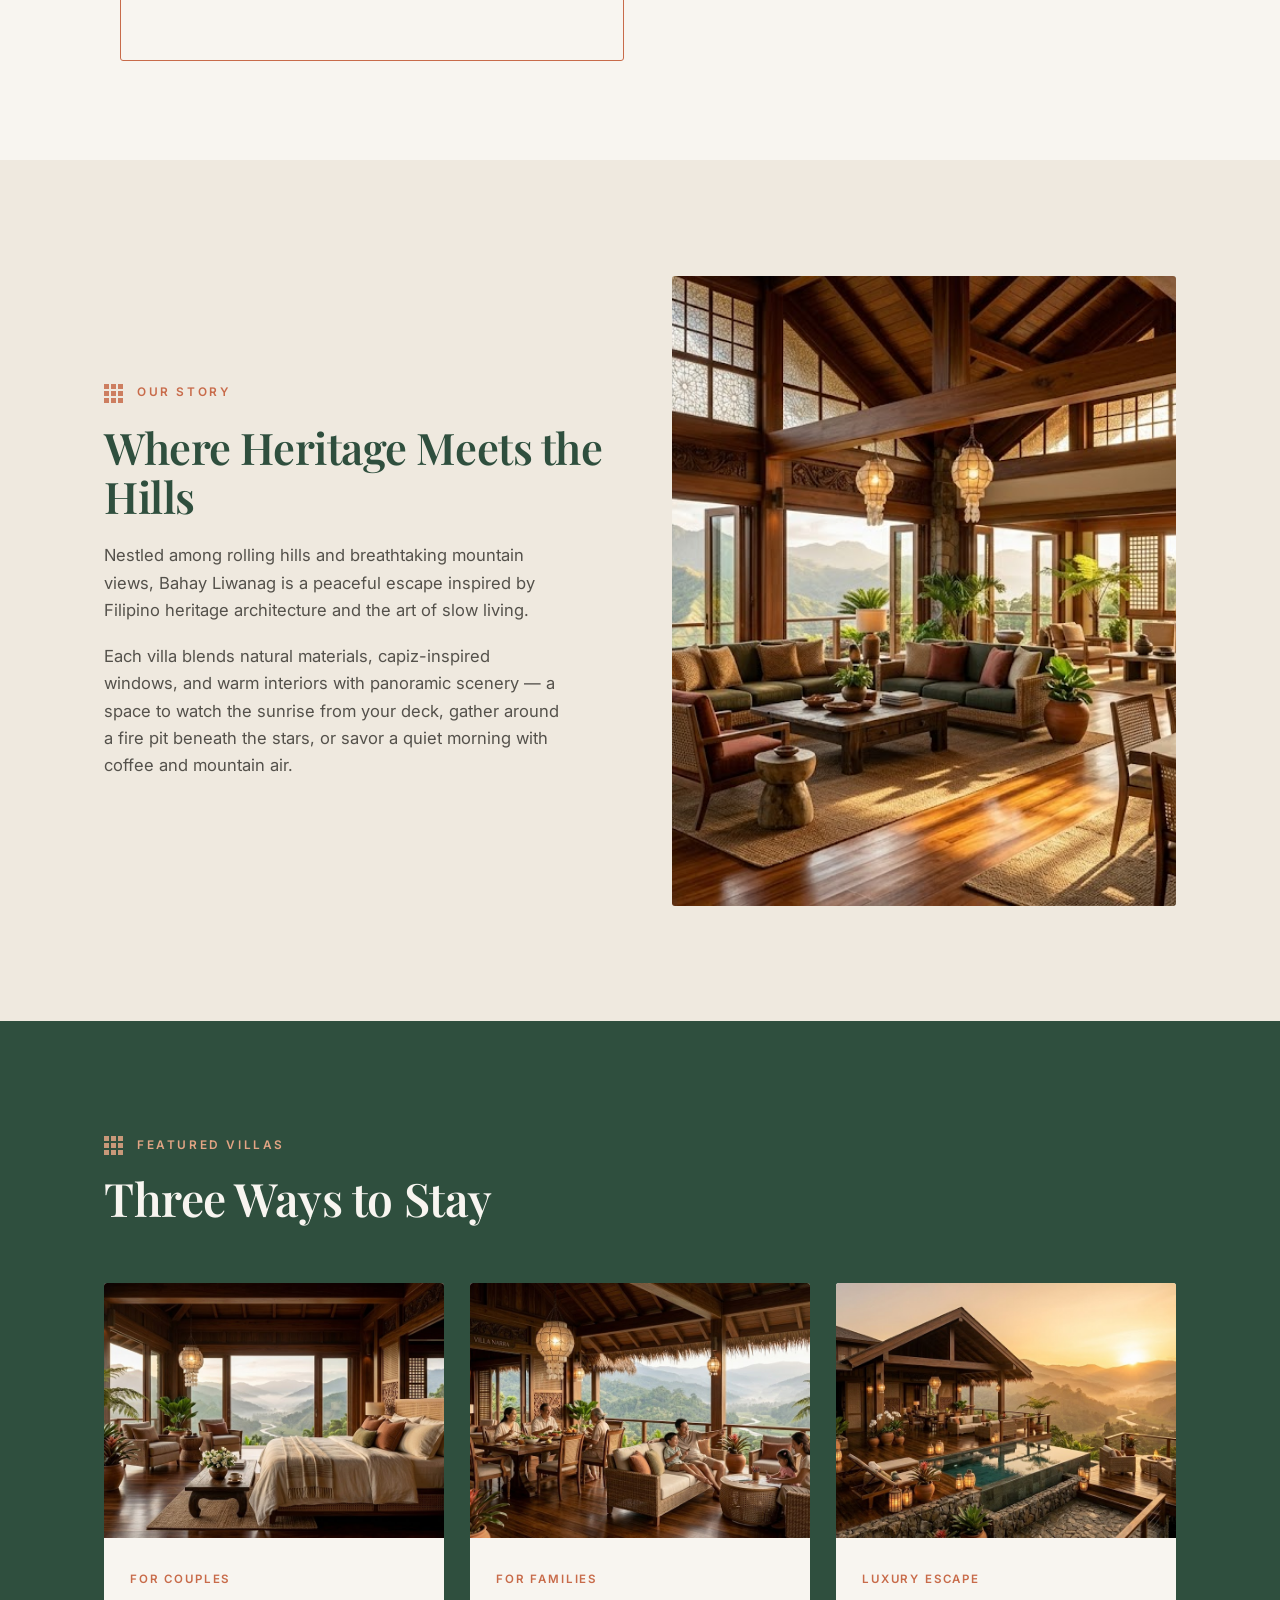
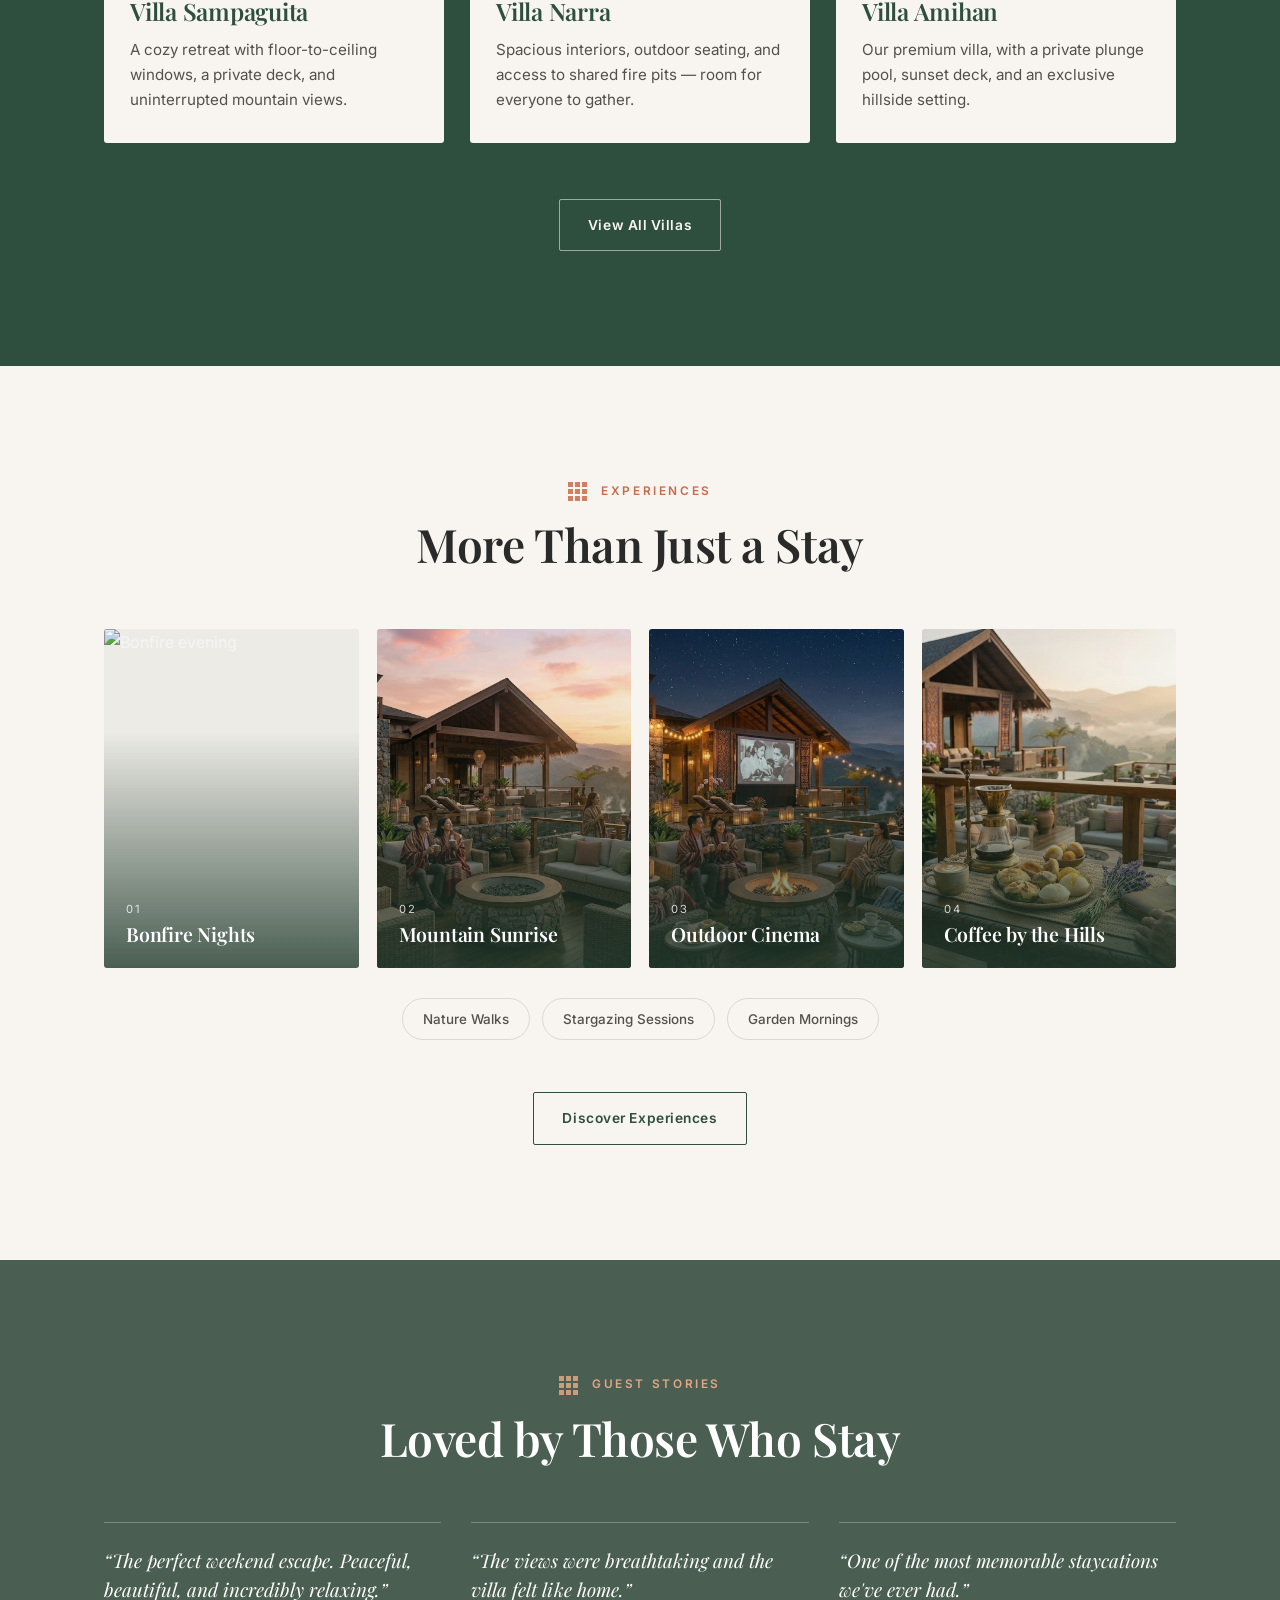
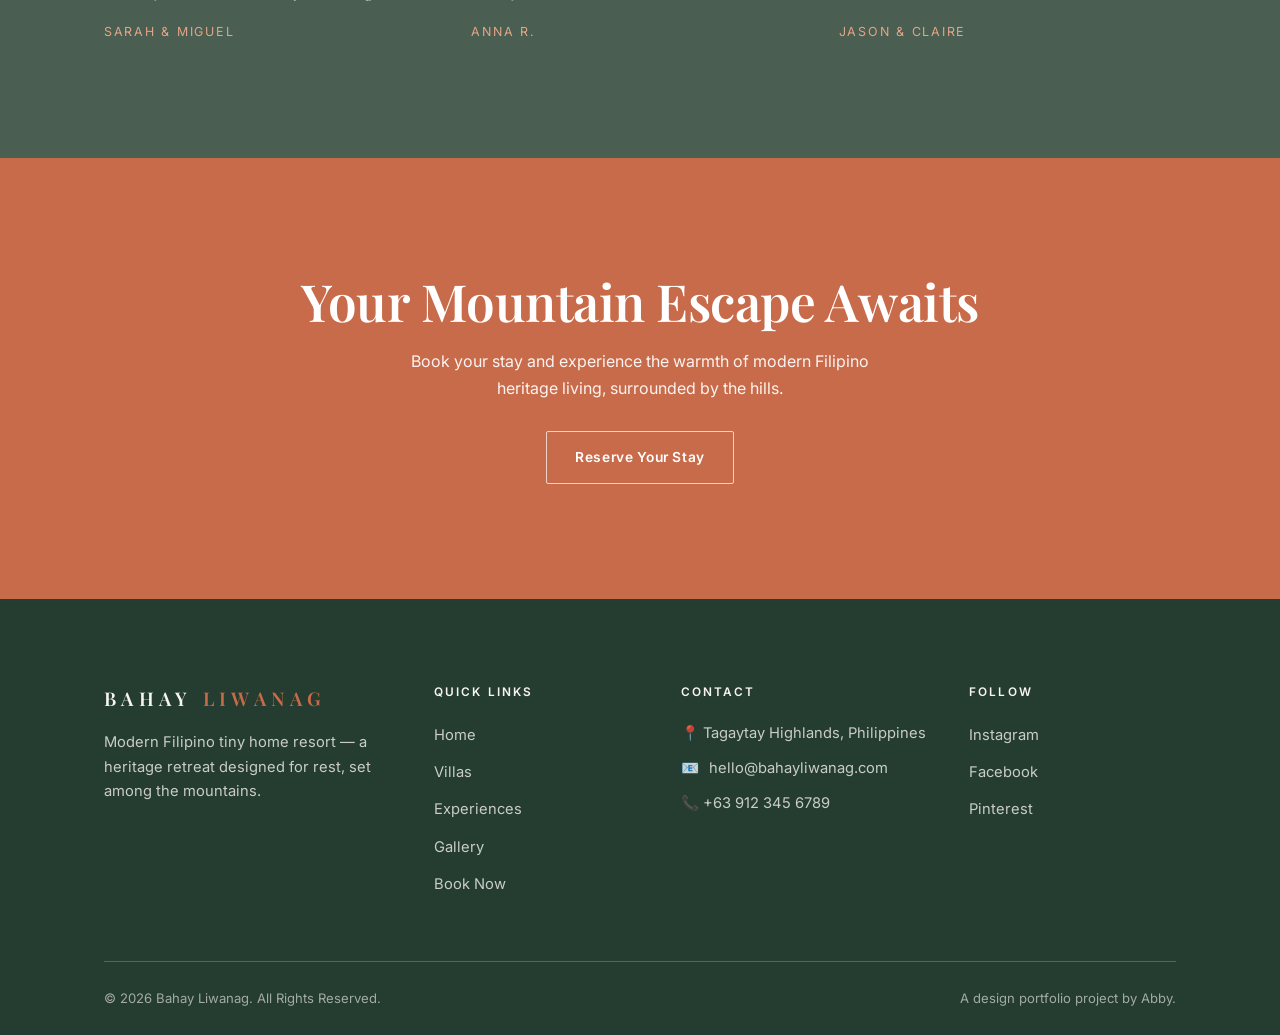
==== commit 6af61375: "Update index.html" ====
--- a/index.html
+++ b/index.html
@@ -14,7 +14,7 @@
   TYPE     Playfair Display (headings) · Inter (body/UI)
   HEADER   .site-header  — reuse EXACTLY on every page
   FOOTER   .site-footer  — reuse EXACTLY on every page
-  IMAGES   https://raw.githubusercontent.com/hankerism/bahay-liwanag/main/<file>.jpg
+  IMAGES   images/<file>.jpg
   ===========================================================================
 -->
 
@@ -138,7 +138,7 @@
   .hero{position:relative;min-height:100svh;display:flex;align-items:flex-end;
     color:#fff;padding-bottom:clamp(56px,9vw,110px);padding-top:var(--header-h)}
   .hero-bg{position:absolute;inset:0;z-index:-2;
-    background:url("https://raw.githubusercontent.com/hankerism/bahay-liwanag/main/hero.jpg") center/cover no-repeat;
+    background:url("images/hero.jpg") center/cover no-repeat;
     transform:scale(1.06);animation:heroZoom 14s var(--ease) forwards}
   @keyframes heroZoom{to{transform:scale(1)}}
   .hero::after{content:"";position:absolute;inset:0;z-index:-1;
@@ -219,7 +219,7 @@
      =================================================================== */
   .testimonials{position:relative;color:#fff}
   .testimonials .bg{position:absolute;inset:0;z-index:-2;
-    background:url("https://raw.githubusercontent.com/hankerism/bahay-liwanag/main/testimonials.jpg") center/cover fixed no-repeat}
+    background:url("images/testimonials.jpg") center/cover fixed no-repeat}
   .testimonials::after{content:"";position:absolute;inset:0;z-index:-1;background:rgba(36,61,48,.82)}
   .t-grid{display:grid;grid-template-columns:repeat(3,1fr);gap:30px;margin-top:clamp(36px,5vw,54px)}
   .t-card{border-top:1px solid rgba(255,255,255,.28);padding-top:24px}
@@ -330,7 +330,7 @@
 <section class="section">
   <div class="wrap split reveal">
     <div class="split-media">
-      <img src="https://raw.githubusercontent.com/hankerism/bahay-liwanag/main/why-stay-with-us.jpg" alt="Lantern-lit interior of a Bahay Liwanag villa">
+      <img src="images/why-stay-with-us.jpg" alt="Lantern-lit interior of a Bahay Liwanag villa">
       <span class="frame"></span>
     </div>
     <div class="split-body">
@@ -346,7 +346,7 @@
 <section class="section" style="background:var(--ivory-warm)">
   <div class="wrap split reverse reveal">
     <div class="split-media">
-      <img src="https://raw.githubusercontent.com/hankerism/bahay-liwanag/main/about.jpg" alt="Warm wood interior with capiz-inspired windows">
+      <img src="images/about.jpg" alt="Warm wood interior with capiz-inspired windows">
       <span class="frame"></span>
     </div>
     <div class="split-body">
@@ -367,7 +367,7 @@
     </div>
     <div class="villa-grid">
       <article class="villa-card reveal">
-        <div class="photo"><img src="https://raw.githubusercontent.com/hankerism/bahay-liwanag/main/sampaguita.jpg" alt="Villa Sampaguita bedroom"></div>
+        <div class="photo"><img src="images/sampaguita.jpg" alt="Villa Sampaguita bedroom"></div>
         <div class="body">
           <span class="kicker">For Couples</span>
           <h3>Villa Sampaguita</h3>
@@ -375,7 +375,7 @@
         </div>
       </article>
       <article class="villa-card reveal">
-        <div class="photo"><img src="https://raw.githubusercontent.com/hankerism/bahay-liwanag/main/narra.jpg" alt="Villa Narra family space"></div>
+        <div class="photo"><img src="images/narra.jpg" alt="Villa Narra family space"></div>
         <div class="body">
           <span class="kicker">For Families</span>
           <h3>Villa Narra</h3>
@@ -383,7 +383,7 @@
         </div>
       </article>
       <article class="villa-card reveal">
-        <div class="photo"><img src="https://raw.githubusercontent.com/hankerism/bahay-liwanag/main/amihan.jpg" alt="Villa Amihan premium villa"></div>
+        <div class="photo"><img src="images/amihan.jpg" alt="Villa Amihan premium villa"></div>
         <div class="body">
           <span class="kicker">Luxury Escape</span>
           <h3>Villa Amihan</h3>
@@ -404,19 +404,19 @@
     </div>
     <div class="exp-grid">
       <article class="exp-card reveal">
-        <img src="https://raw.githubusercontent.com/hankerism/bahay-liwanag/main/bonfire.jpg" alt="Bonfire evening">
+        <img src="images/bonfire.jpg" alt="Bonfire evening">
         <div class="label"><div class="num">01</div><h3>Bonfire Nights</h3></div>
       </article>
       <article class="exp-card reveal">
-        <img src="https://raw.githubusercontent.com/hankerism/bahay-liwanag/main/sunrise.jpg" alt="Mountain sunrise viewing">
+        <img src="images/sunrise.jpg" alt="Mountain sunrise viewing">
         <div class="label"><div class="num">02</div><h3>Mountain Sunrise</h3></div>
       </article>
       <article class="exp-card reveal">
-        <img src="https://raw.githubusercontent.com/hankerism/bahay-liwanag/main/cinema.jpg" alt="Outdoor cinema under the stars">
+        <img src="images/cinema.jpg" alt="Outdoor cinema under the stars">
         <div class="label"><div class="num">03</div><h3>Outdoor Cinema</h3></div>
       </article>
       <article class="exp-card reveal">
-        <img src="https://raw.githubusercontent.com/hankerism/bahay-liwanag/main/coffee-by-hills.jpg" alt="Coffee overlooking the hills">
+        <img src="images/coffee-by-hills.jpg" alt="Coffee overlooking the hills">
         <div class="label"><div class="num">04</div><h3>Coffee by the Hills</h3></div>
       </article>
     </div>
@@ -498,7 +498,7 @@
     </div>
     <div class="footer-bottom">
       <span>© 2026 Bahay Liwanag. All Rights Reserved.</span>
-      <span>A design portfolio project.</span>
+      <span>A design portfolio project by Abby.</span>
     </div>
   </div>
 </footer>
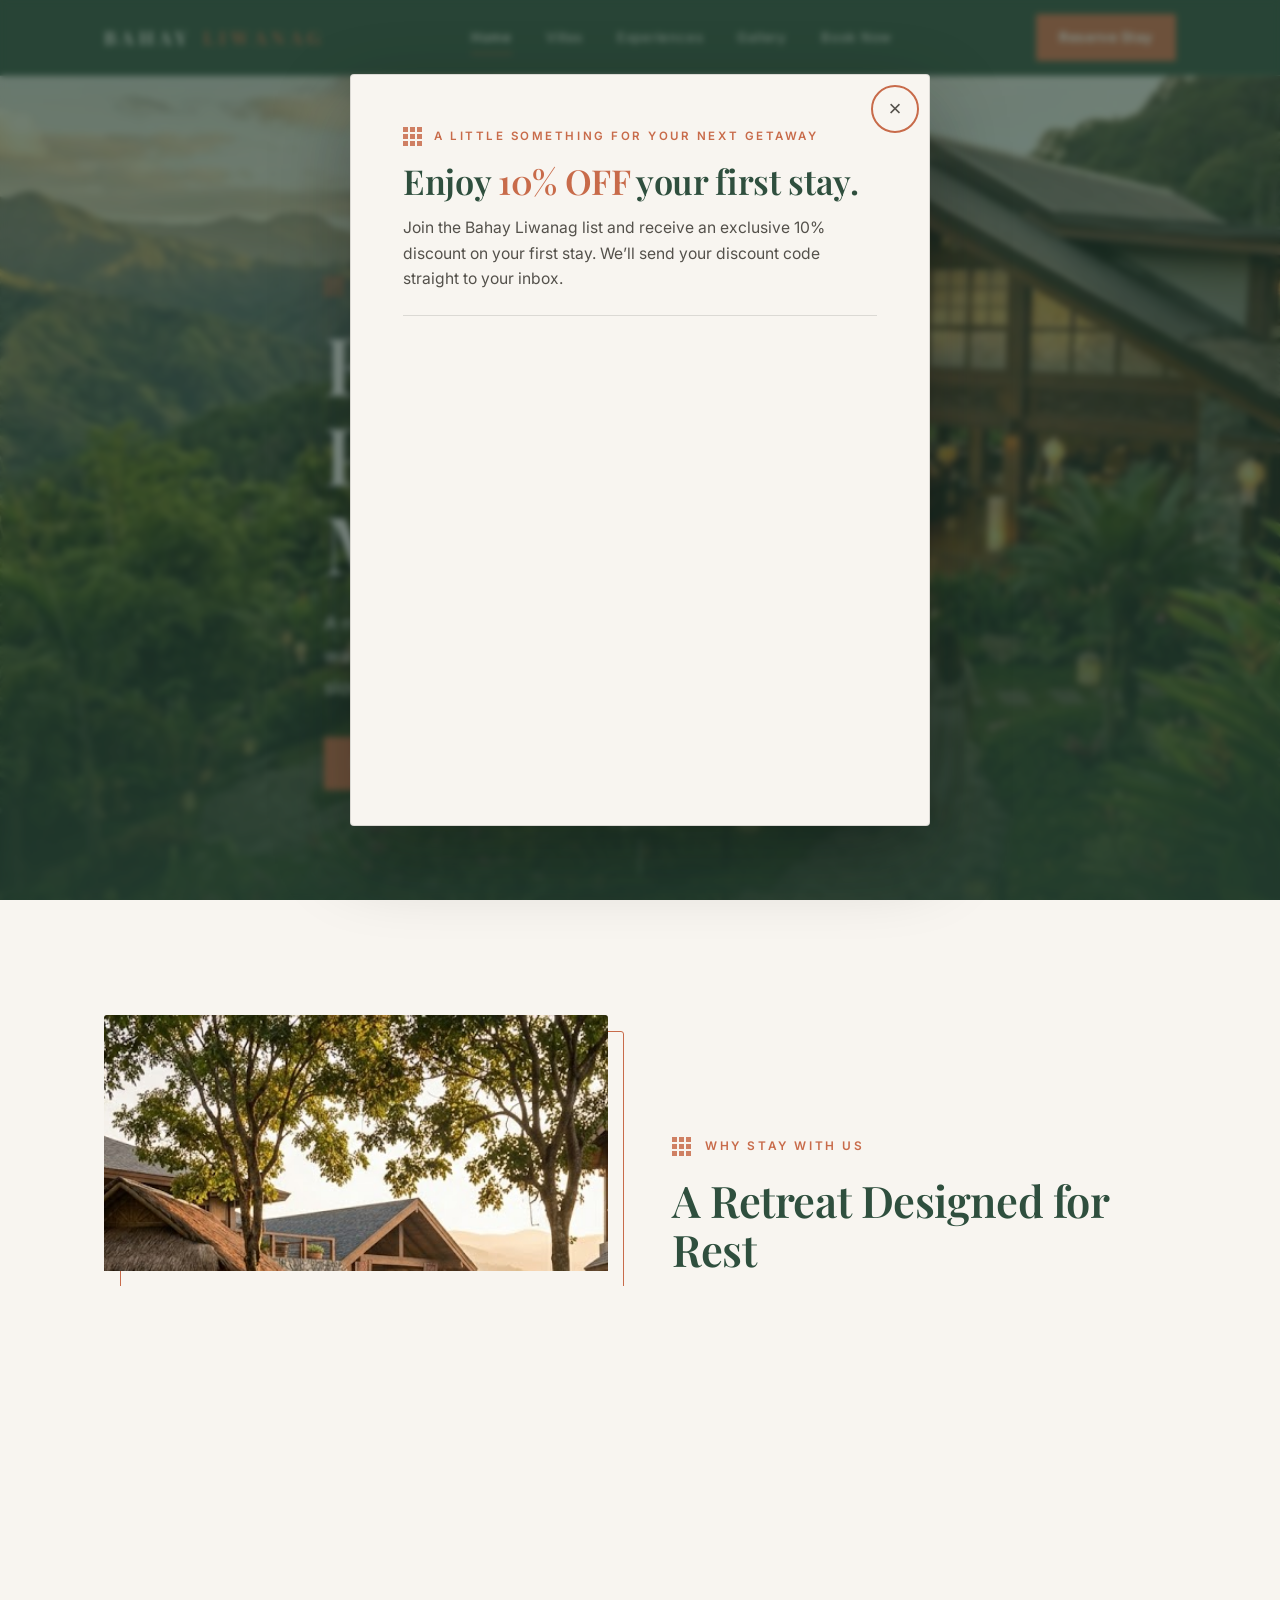
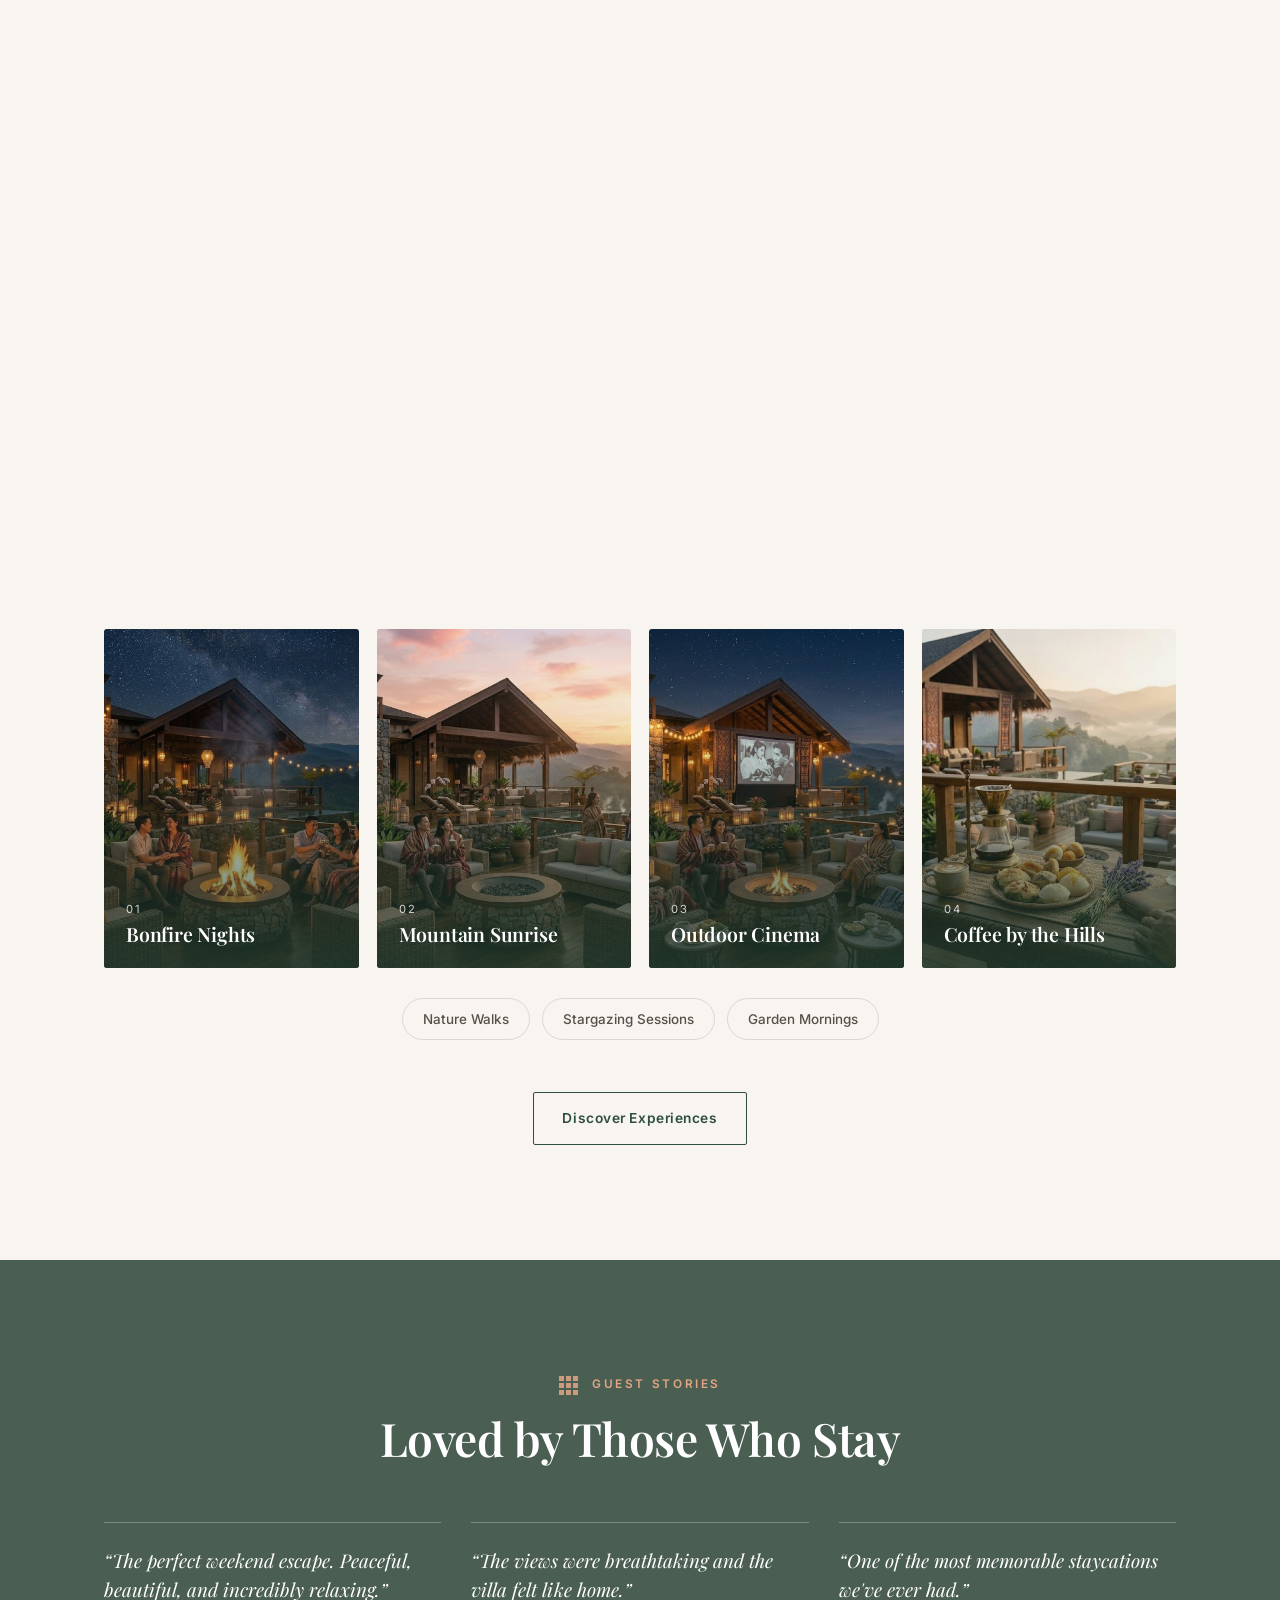
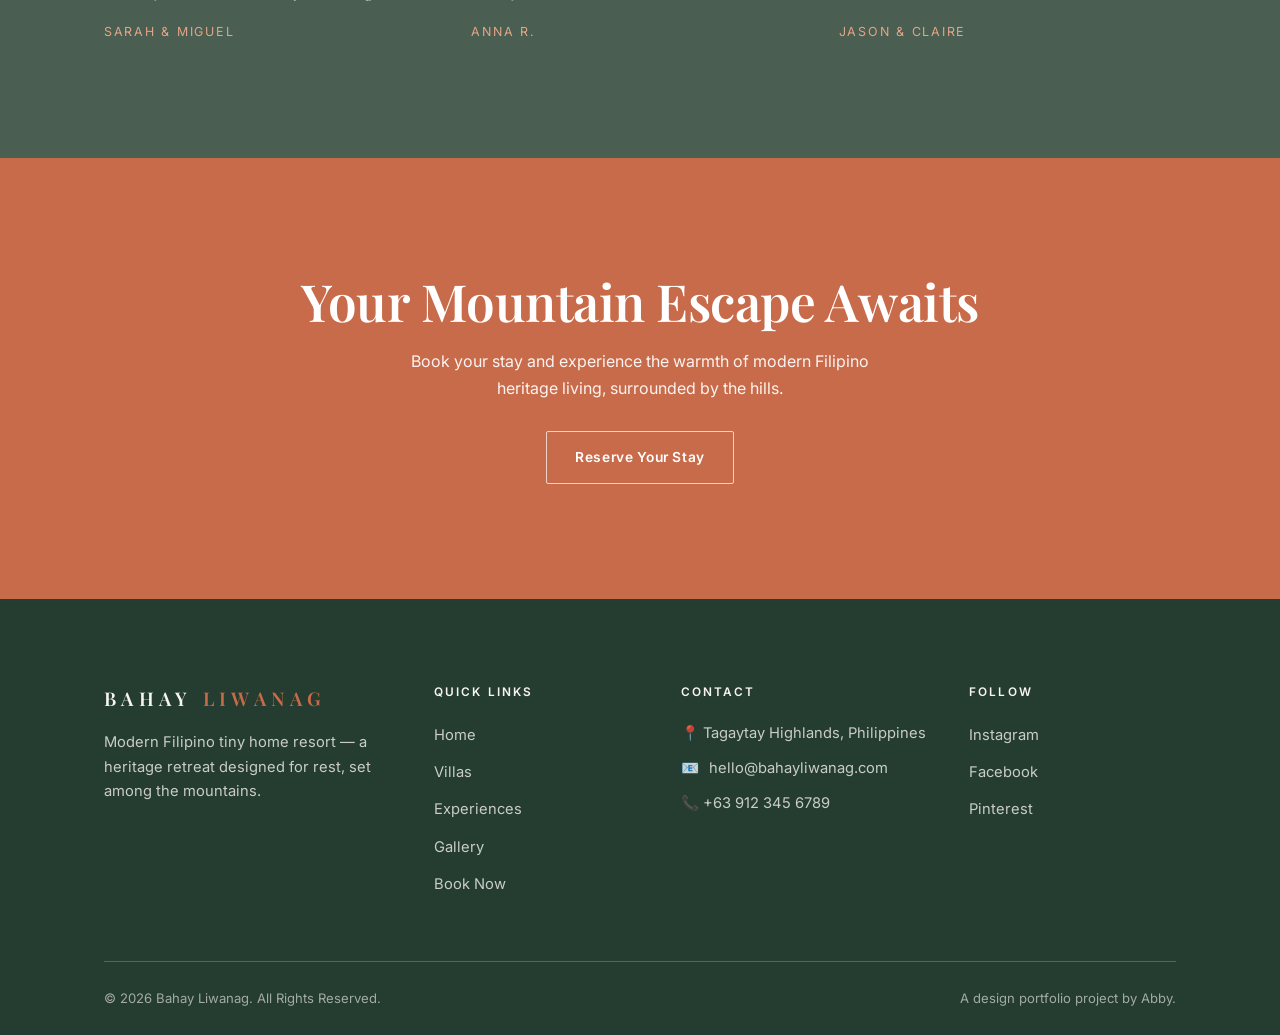
==== commit ae939e53: "feat: add Bahay Liwanag lead signup popup Branded email-capture modal offering 10% off a first stay," ====
--- a/index.html
+++ b/index.html
@@ -288,6 +288,7 @@
     .hero-bg{transform:none}
   }
 </style>
+<link rel="stylesheet" href="assets/lead-popup.css">
 </head>
 <body>
 
@@ -527,5 +528,6 @@
   }, {threshold:.15, rootMargin:'0px 0px -8% 0px'});
   document.querySelectorAll('.reveal').forEach(el => io.observe(el));
 </script>
+<script src="assets/lead-popup.js"></script>
 </body>
 </html>
--- a/assets/lead-popup.css
+++ b/assets/lead-popup.css
@@ -0,0 +1,137 @@
+/* ===========================================================================
+   BAHAY LIWANAG — LEAD SIGNUP POPUP
+   Reuses the canonical design tokens defined on :root by each page's inline
+   <style> (--ivory, --forest, --terracotta, --serif, --sans, --line, --ease).
+   Fallback values are provided so the popup still renders if loaded alone.
+   =========================================================================== */
+
+.bl-lp-overlay{
+  position:fixed;
+  inset:0;
+  z-index:9999;
+  display:flex;
+  align-items:center;
+  justify-content:center;
+  padding:24px;
+  background:rgba(36,61,48,.55);
+  -webkit-backdrop-filter:blur(3px);
+  backdrop-filter:blur(3px);
+  opacity:0;
+  visibility:hidden;
+  transition:opacity .3s var(--ease,cubic-bezier(.22,.61,.36,1)),visibility .3s;
+}
+.bl-lp-overlay.is-open{opacity:1;visibility:visible}
+
+.bl-lp-dialog{
+  position:relative;
+  width:min(580px,100%);
+  max-height:calc(100svh - 48px);
+  overflow-y:auto;
+  background:var(--ivory,#F8F5F0);
+  color:var(--charcoal,#2A2A2A);
+  border:1px solid var(--line,rgba(42,42,42,.14));
+  border-radius:4px;
+  box-shadow:0 30px 80px rgba(0,0,0,.32);
+  padding:clamp(28px,5vw,52px);
+  transform:translateY(18px) scale(.985);
+  transition:transform .35s var(--ease,cubic-bezier(.22,.61,.36,1));
+  font-family:var(--sans,"Inter",-apple-system,BlinkMacSystemFont,"Segoe UI",sans-serif);
+}
+.bl-lp-overlay.is-open .bl-lp-dialog{transform:none}
+
+/* ---- close button ---- */
+.bl-lp-close{
+  position:absolute;
+  top:14px;
+  right:14px;
+  width:40px;
+  height:40px;
+  display:flex;
+  align-items:center;
+  justify-content:center;
+  background:transparent;
+  border:1px solid transparent;
+  border-radius:50%;
+  cursor:pointer;
+  color:var(--charcoal-soft,#54514B);
+  font-size:1.4rem;
+  line-height:1;
+  transition:color .25s var(--ease,ease),background .25s var(--ease,ease),border-color .25s var(--ease,ease);
+}
+.bl-lp-close:hover{color:var(--terracotta,#C86B4A);background:rgba(200,107,74,.08)}
+.bl-lp-close:focus-visible{outline:2px solid var(--terracotta,#C86B4A);outline-offset:2px}
+
+/* ---- eyebrow ---- */
+.bl-lp-eyebrow{
+  display:flex;
+  align-items:center;
+  gap:12px;
+  font-size:.72rem;
+  font-weight:600;
+  letter-spacing:.22em;
+  text-transform:uppercase;
+  color:var(--terracotta,#C86B4A);
+  margin-bottom:16px;
+  padding-right:32px;
+}
+.bl-lp-capiz{
+  display:inline-grid;
+  grid-template-columns:repeat(3,5px);
+  grid-template-rows:repeat(3,5px);
+  gap:2px;
+  flex:none;
+}
+.bl-lp-capiz i{background:var(--terracotta,#C86B4A);opacity:.85;display:block}
+
+/* ---- text ---- */
+.bl-lp-title{
+  font-family:var(--serif,"Playfair Display",Georgia,serif);
+  font-weight:600;
+  font-size:clamp(1.7rem,3.6vw,2.15rem);
+  line-height:1.14;
+  letter-spacing:-.01em;
+  color:var(--forest,#2F4F3E);
+  margin:0 0 14px;
+}
+.bl-lp-title em{font-style:normal;color:var(--terracotta,#C86B4A)}
+
+.bl-lp-desc{
+  font-size:.98rem;
+  line-height:1.6;
+  color:var(--charcoal-soft,#54514B);
+  margin:0 0 24px;
+  max-width:46ch;
+}
+
+/* ---- form area ---- */
+.bl-lp-form{
+  border-top:1px solid var(--line,rgba(42,42,42,.14));
+  padding-top:22px;
+}
+.bl-lp-form iframe{
+  width:100%;
+  min-height:435px;
+  border:none;
+  border-radius:8px;
+  display:block;
+}
+
+/* ---- mobile ---- */
+@media (max-width:600px){
+  .bl-lp-overlay{padding:14px}
+  .bl-lp-dialog{
+    width:100%;
+    max-height:calc(100svh - 28px);
+    padding:26px 20px 24px;
+  }
+  .bl-lp-eyebrow{font-size:.68rem;letter-spacing:.18em}
+  .bl-lp-close{top:8px;right:8px}
+  .bl-lp-form iframe{min-height:470px}
+}
+
+/* ---- reduced motion ---- */
+@media (prefers-reduced-motion:reduce){
+  .bl-lp-overlay,
+  .bl-lp-dialog{transition:none}
+  .bl-lp-dialog{transform:none}
+}
